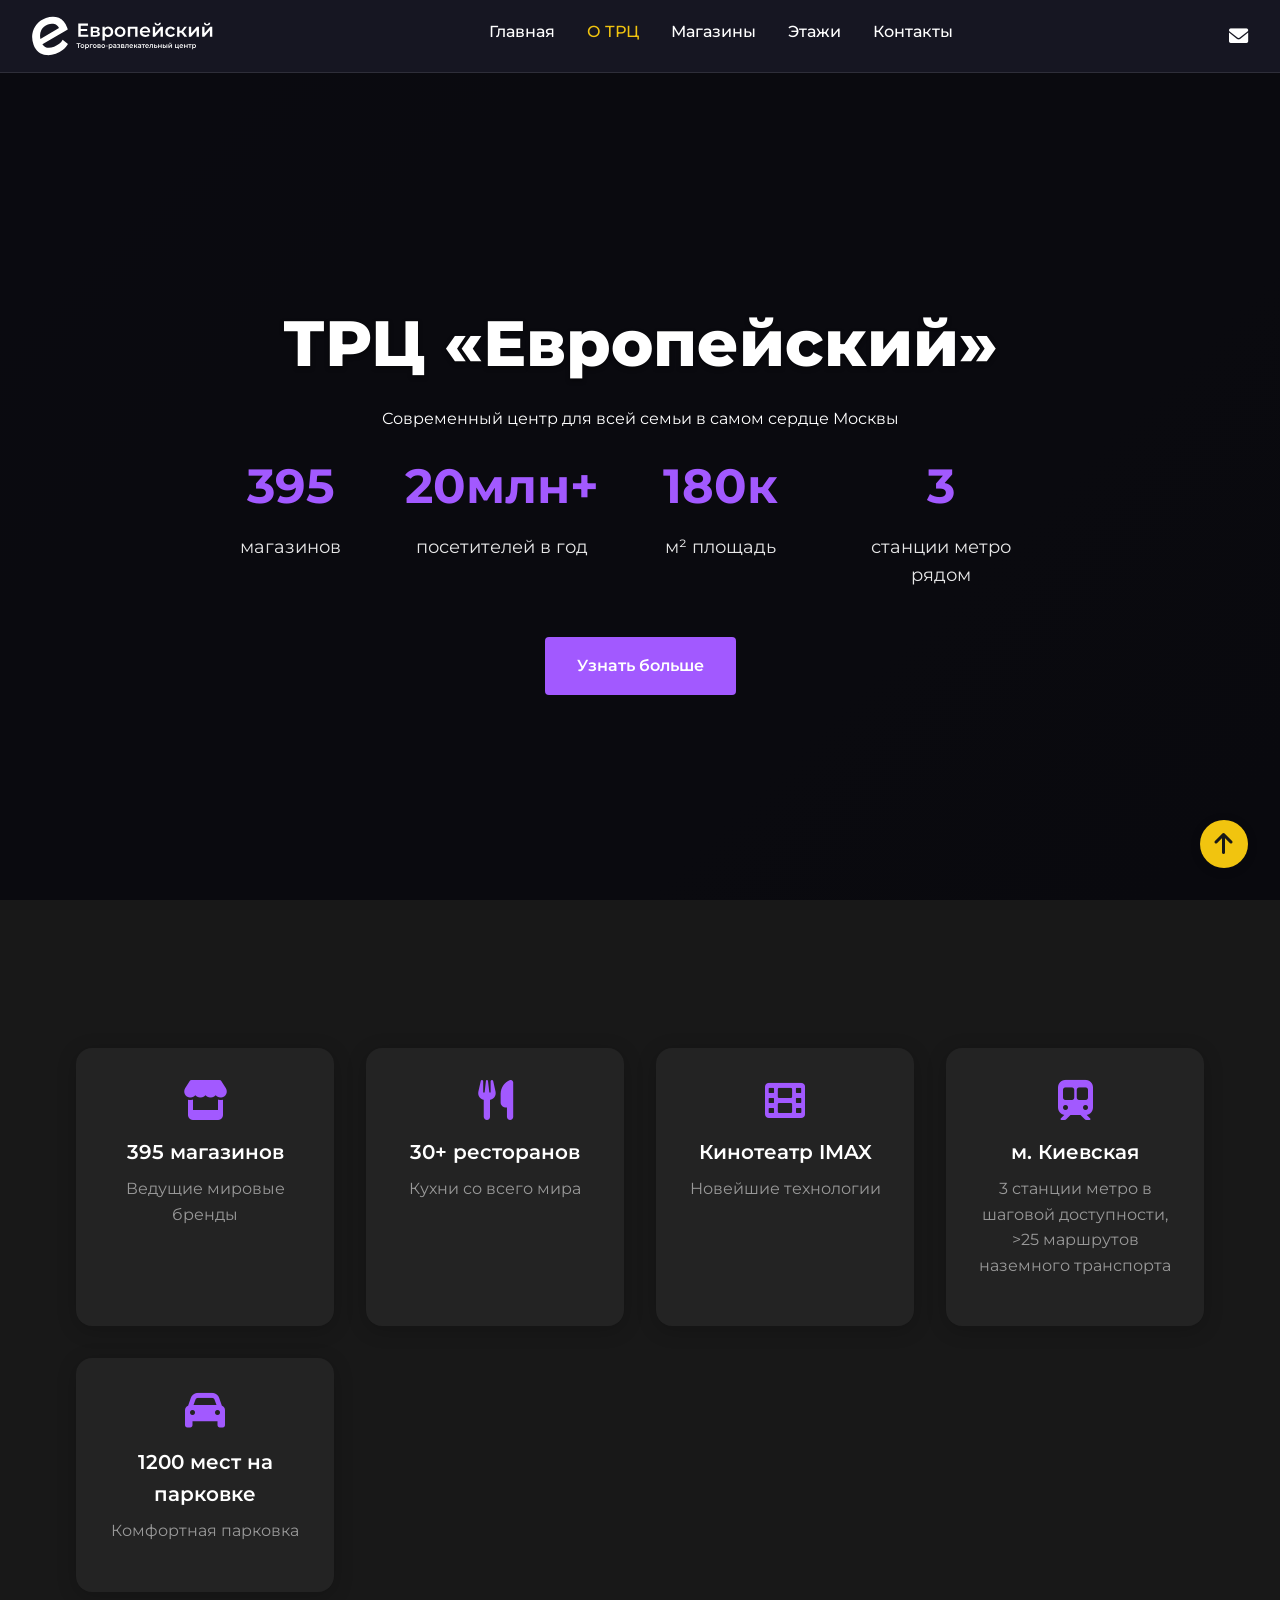
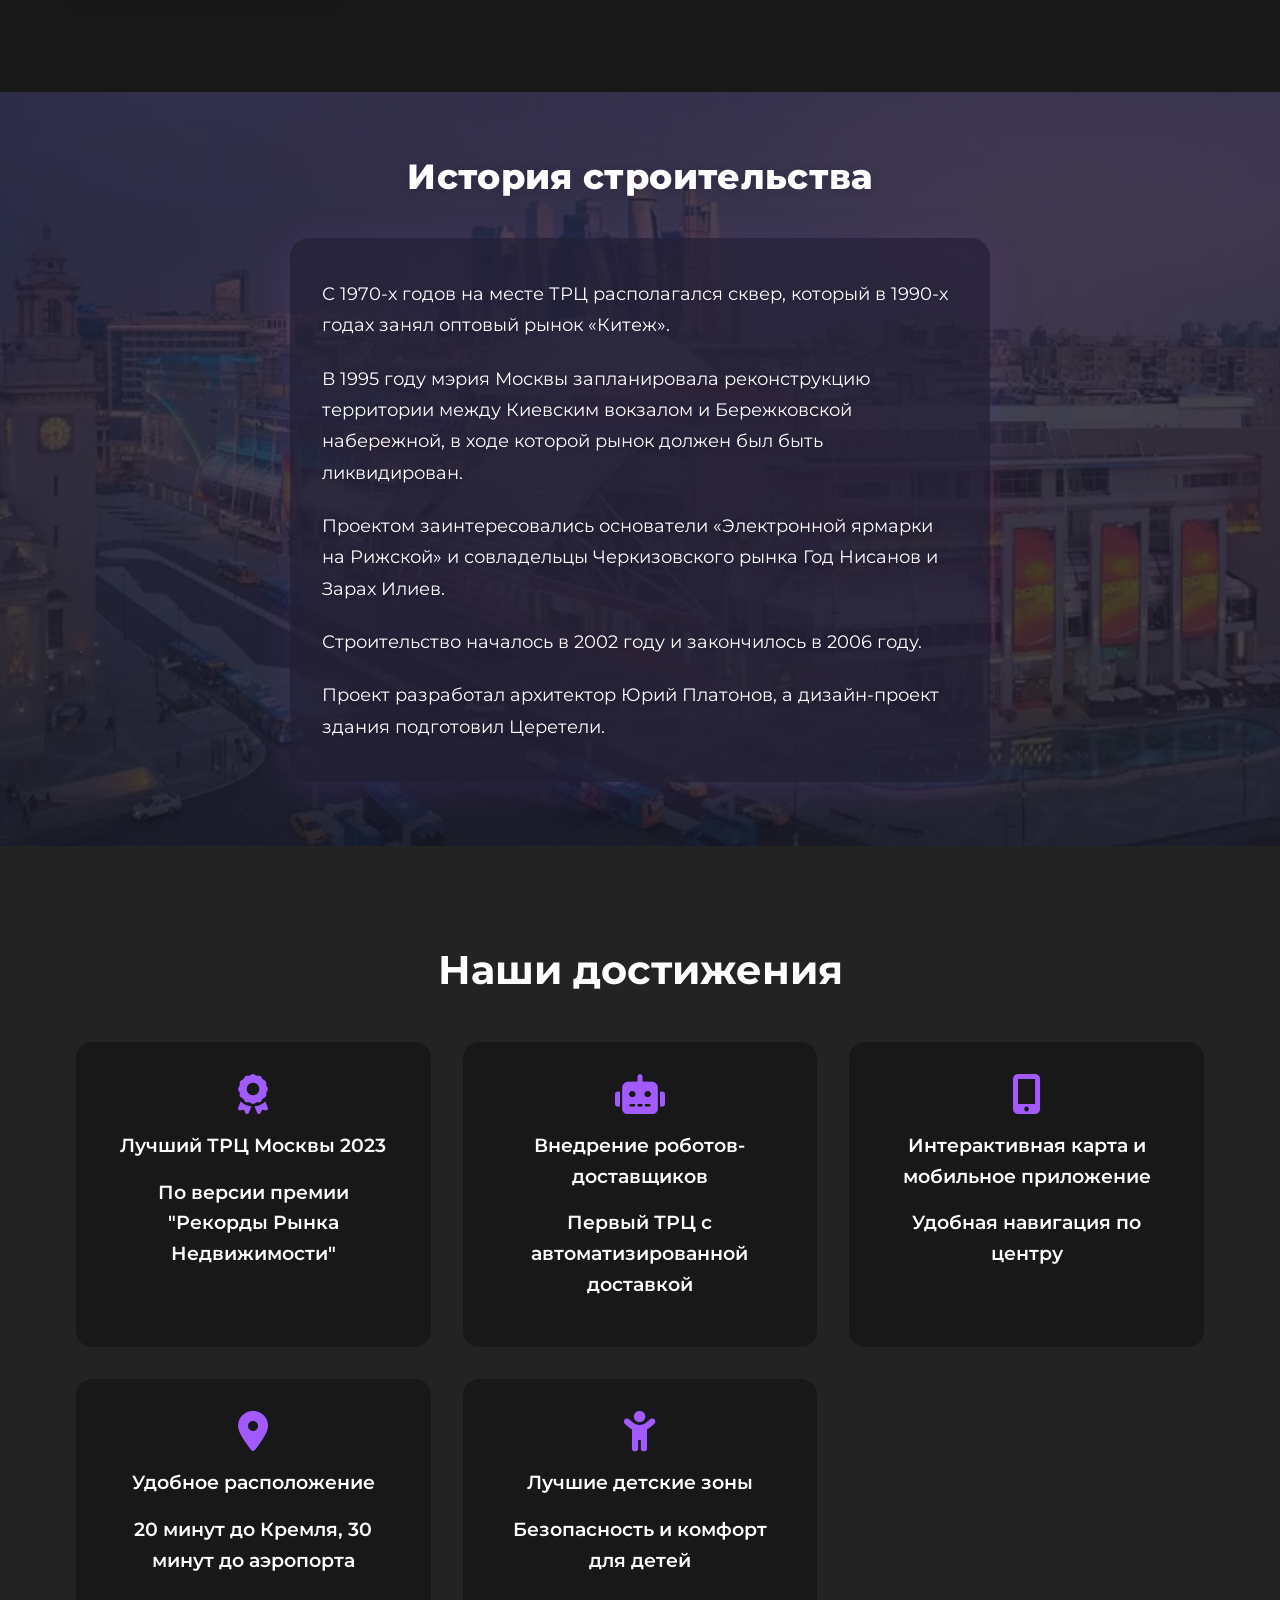
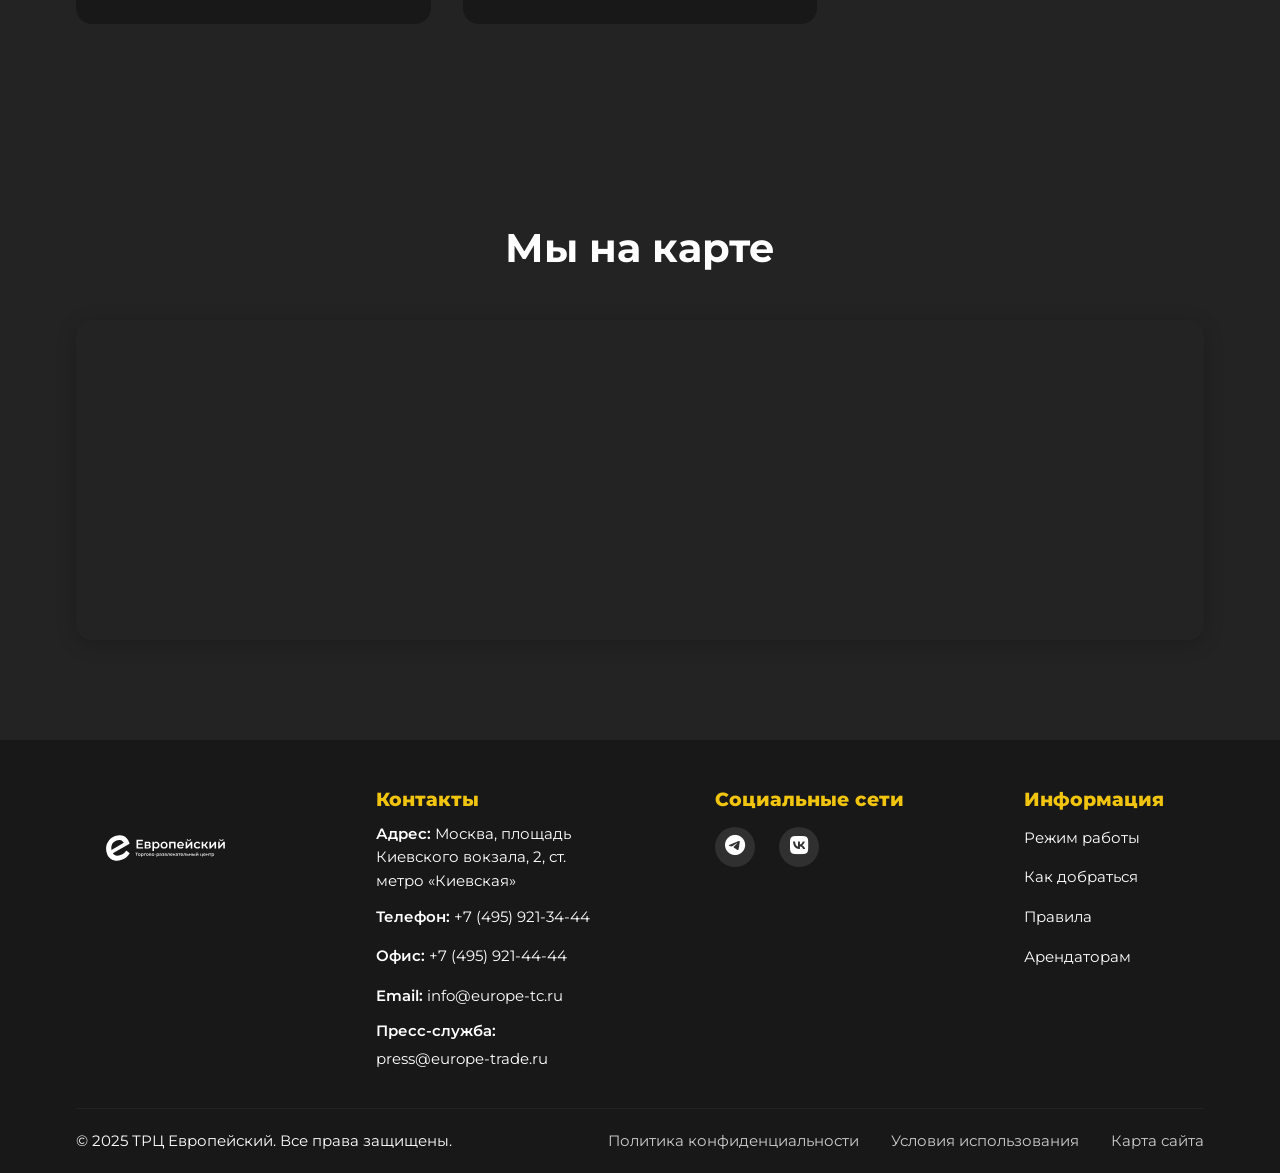
==== pages/about.html @ 7b3444cf "second commit" ====
<!DOCTYPE html>
<html lang="ru">
	<head>
		<meta charset="UTF-8" />
		<meta name="viewport" content="width=device-width, initial-scale=1.0" />
		<meta
			name="description"
			content="ТРЦ Европейский - современный торгово-развлекательный центр в центре Москвы. Узнайте больше о нашем центре, его истории и преимуществах."
		/>
		<title>О ТРЦ Европейский - История, преимущества и информация</title>
		<meta
			property="og:title"
			content="ТРЦ Европейский - современный торгово-развлекательный центр в центре Москвы"
		/>
		<meta
			property="og:description"
			content="Узнайте больше о нашем центре, его истории и преимуществах."
		/>
		<meta property="og:image" content="og-image.jpg" />
		<meta property="og:type" content="website" />
		<meta property="og:url" content="https://europe-tc.ru/about.html" />
		<meta name="twitter:card" content="summary_large_image" />
		<meta
			name="twitter:title"
			content="ТРЦ Европейский - современный торгово-развлекательный центр в центре Москвы"
		/>
		<meta
			name="twitter:description"
			content="Узнайте больше о нашем центре, его истории и преимуществах."
		/>
		<meta name="twitter:image" content="og-image.jpg" />
		<link rel="stylesheet" href="../css/main.css" />
		<link
			rel="stylesheet"
			href="https://cdnjs.cloudflare.com/ajax/libs/font-awesome/6.0.0/css/all.min.css"
		/>
		<link rel="icon" href="../icons/E.svg" />
	</head>
	<body>
		<!-- Навигация -->
		<header class="main-header">
			<div class="header__container">
				<div class="header__left">
					<a href="index.html" class="header__logo">
						<img src="../icons/logo2.svg" alt="ТРЦ Европейский" />
					</a>
				</div>
				<nav class="header__nav">
					<ul class="header__nav-list">
						<li>
							<a href="../index.html" class="header__nav-link">Главная</a>
						</li>
						<li>
							<a href="about.html" class="header__nav-link active">О ТРЦ</a>
						</li>
						<li><a href="shops.html" class="header__nav-link">Магазины</a></li>
						<li>
							<a href="index.html#floors" class="header__nav-link">Этажи</a>
						</li>
						<li>
							<a href="index.html#contacts" class="header__nav-link"
								>Контакты</a
							>
						</li>
					</ul>
				</nav>
				<div class="header__right">
					<button class="header__burger" aria-label="Открыть меню">
						<span></span>
						<span></span>
						<span></span>
					</button>
					<a
						href="mailto:info@europe-tc.ru"
						class="header__mail"
						aria-label="Написать нам"
					>
						<i class="fas fa-envelope"></i>
					</a>
				</div>
			</div>
		</header>

		<!-- Мобильное меню -->
		<div class="mobile-menu">
			<div class="mobile-menu__content">
				<button class="mobile-menu__close" aria-label="Закрыть меню">
					<i class="fas fa-times"></i>
				</button>
				<nav class="mobile-menu__nav">
					<ul class="mobile-menu__nav-list">
						<li>
							<a href="index.html" class="mobile-menu__nav-link">Главная</a>
						</li>
						<li>
							<a href="about.html" class="mobile-menu__nav-link active"
								>О ТРЦ</a
							>
						</li>
						<li>
							<a href="shops.html" class="mobile-menu__nav-link">Магазины</a>
						</li>
						<li><a href="#floors" class="mobile-menu__nav-link">Этажи</a></li>
						<li>
							<a href="#contacts" class="mobile-menu__nav-link">Контакты</a>
						</li>
					</ul>
				</nav>
				<div class="mobile-menu__contact">
					<a href="tel:+74959213444" class="mobile-menu__phone"
						>+7 (495) 921-34-44</a
					>
					<a href="mailto:info@europe-tc.ru" class="mobile-menu__email"
						>info@europe-tc.ru</a
					>
				</div>
			</div>
		</div>

		<main>
			<!-- Hero-блок с видео-фоном -->
			<section class="about-hero animate-on-scroll">
				<div class="about-hero__video-bg">
					<video autoplay muted loop playsinline>
						<source src="../video/Европейский ТРЦ.mp4" type="video/mp4" />
					</video>
				</div>
				<div class="container">
					<div class="about-hero__content">
						<div>
							<h1>ТРЦ «Европейский»</h1>
							<p class="about-hero__lead">
								Современный центр для всей семьи в самом сердце Москвы
							</p>
							<div class="about-hero__stats">
								<div class="stat">
									<span class="stat__number">395</span>
									<span class="stat__label">магазинов</span>
								</div>
								<div class="stat">
									<span class="stat__number">20млн+</span>
									<span class="stat__label">посетителей в год</span>
								</div>
								<div class="stat">
									<span class="stat__number">180к</span>
									<span class="stat__label">м² площадь</span>
								</div>
								<div class="stat">
									<span class="stat__number">3</span>
									<span class="stat__label">станции метро рядом</span>
								</div>
							</div>
							<a href="#facts" class="btn btn-primary">Узнать больше</a>
						</div>
					</div>
				</div>
			</section>

			<!-- Инфографика с анимацией -->
			<section class="about-infographics animate-on-scroll" id="facts">
				<div class="container">
					<div class="about-infographics__grid">
						<div class="about-infographics__item" data-aos="fade-up">
							<i class="fas fa-store"></i>
							<span>395 магазинов</span>
							<p>Ведущие мировые бренды</p>
						</div>
						<div
							class="about-infographics__item"
							data-aos="fade-up"
							data-aos-delay="100"
						>
							<i class="fas fa-utensils"></i>
							<span>30+ ресторанов</span>
							<p>Кухни со всего мира</p>
						</div>
						<div
							class="about-infographics__item"
							data-aos="fade-up"
							data-aos-delay="200"
						>
							<i class="fas fa-film"></i>
							<span>Кинотеатр IMAX</span>
							<p>Новейшие технологии</p>
						</div>
						<div
							class="about-infographics__item"
							data-aos="fade-up"
							data-aos-delay="300"
						>
							<i class="fas fa-subway"></i>
							<span>м. Киевская</span>
							<p>
								3 станции метро в шаговой доступности, >25 маршрутов наземного
								транспорта
							</p>
						</div>
						<div
							class="about-infographics__item"
							data-aos="fade-up"
							data-aos-delay="400"
						>
							<i class="fas fa-car"></i>
							<span>1200 мест на парковке</span>
							<p>Комфортная парковка</p>
						</div>
					</div>
				</div>
			</section>

			<!-- История строительства -->
			<section class="about-history animate-on-scroll">
				<div class="container">
					<h2>История строительства</h2>
					<ul class="about-history__list">
						<li>
							С 1970-х годов на месте ТРЦ располагался сквер, который в 1990-х
							годах занял оптовый рынок «Китеж».
						</li>
						<li>
							В 1995 году мэрия Москвы запланировала реконструкцию территории
							между Киевским вокзалом и Бережковской набережной, в ходе которой
							рынок должен был быть ликвидирован.
						</li>
						<li>
							Проектом заинтересовались основатели «Электронной ярмарки на
							Рижской» и совладельцы Черкизовского рынка Год Нисанов и Зарах
							Илиев.
						</li>
						<li>
							Строительство началось в 2002 году и закончилось в 2006 году.
						</li>
						<li>
							Проект разработал архитектор Юрий Платонов, а дизайн-проект здания
							подготовил Церетели.
						</li>
					</ul>
				</div>
			</section>

			<!-- Достижения с интерактивными элементами -->
			<section class="about-achievements animate-on-scroll">
				<div class="container">
					<h2>Наши достижения</h2>
					<div class="about-achievements__grid">
						<div class="about-achievement" data-aos="zoom-in">
							<i class="fas fa-award"></i>
							<p>Лучший ТРЦ Москвы 2023</p>
							<div class="achievement-details">
								<p>По версии премии "Рекорды Рынка Недвижимости"</p>
							</div>
						</div>
						<div
							class="about-achievement"
							data-aos="zoom-in"
							data-aos-delay="100"
						>
							<i class="fas fa-robot"></i>
							<p>Внедрение роботов-доставщиков</p>
							<div class="achievement-details">
								<p>Первый ТРЦ с автоматизированной доставкой</p>
							</div>
						</div>
						<div
							class="about-achievement"
							data-aos="zoom-in"
							data-aos-delay="200"
						>
							<i class="fas fa-mobile-alt"></i>
							<p>Интерактивная карта и мобильное приложение</p>
							<div class="achievement-details">
								<p>Удобная навигация по центру</p>
							</div>
						</div>
						<div
							class="about-achievement"
							data-aos="zoom-in"
							data-aos-delay="300"
						>
							<i class="fas fa-map-marker-alt"></i>
							<p>Удобное расположение</p>
							<div class="achievement-details">
								<p>20 минут до Кремля, 30 минут до аэропорта</p>
							</div>
						</div>
						<div
							class="about-achievement"
							data-aos="zoom-in"
							data-aos-delay="300"
						>
							<i class="fas fa-child"></i>
							<p>Лучшие детские зоны</p>
							<div class="achievement-details">
								<p>Безопасность и комфорт для детей</p>
							</div>
						</div>
					</div>
				</div>
			</section>

			<!-- Карта -->
			<section class="about-map animate-on-scroll" id="location">
				<div class="container">
					<h2>Мы на карте</h2>
					<div
						class="about-map__frame"
						style="width: 100%; height: 320px"
					></div>
				</div>
			</section>
		</main>

		<!-- Футер -->
		<footer class="footer">
			<div class="container">
				<div class="footer__grid">
					<div class="footer__column footer__logo-column">
						<a href="index.html">
							<img
								src="../icons/logo2.svg"
								alt="ТРЦ Европейский"
								class="footer__logo"
							/>
						</a>
					</div>
					<div class="footer__column">
						<h3 class="footer__column-title">Контакты</h3>
						<ul class="footer__links">
							<li class="footer__link">
								<b>Адрес:</b> Москва, площадь Киевского вокзала, 2, ст. метро
								«Киевская»
							</li>
							<li class="footer__link">
								<b>Телефон:</b>
								<a href="tel:+74959213444">+7 (495) 921-34-44</a>
							</li>
							<li class="footer__link">
								<b>Офис:</b> <a href="tel:+74959214444">+7 (495) 921-44-44</a>
							</li>
							<li class="footer__link">
								<b>Email:</b>
								<a href="mailto:info@europe-tc.ru">info@europe-tc.ru</a>
							</li>
							<li class="footer__link">
								<b>Пресс-служба:</b>
								<a href="mailto:press@europe-trade.ru">press@europe-trade.ru</a>
							</li>
						</ul>
					</div>
					<div class="footer__column">
						<h3 class="footer__column-title">Социальные сети</h3>
						<div class="footer__social">
							<a
								href="https://t.me/evropeiskiy_trc"
								class="footer__social-link"
								target="_blank"
								rel="noopener"
								aria-label="Telegram"
								><i class="fab fa-telegram"></i
							></a>
							<a
								href="https://vk.com/evropeiskiy_official"
								class="footer__social-link"
								target="_blank"
								rel="noopener"
								aria-label="VK"
								><i class="fab fa-vk"></i
							></a>
						</div>
					</div>
					<div class="footer__column">
						<h3 class="footer__column-title">Информация</h3>
						<ul class="footer__links">
							<li class="footer__link"><a href="#">Режим работы</a></li>
							<li class="footer__link"><a href="#">Как добраться</a></li>
							<li class="footer__link"><a href="#">Правила</a></li>
							<li class="footer__link"><a href="#">Арендаторам</a></li>
						</ul>
					</div>
				</div>
				<div class="footer__bottom">
					<div class="footer__copyright">
						© 2025 ТРЦ Европейский. Все права защищены.
					</div>
					<div class="footer__legal">
						<a href="#">Политика конфиденциальности</a>
						<a href="#">Условия использования</a>
						<a href="#">Карта сайта</a>
					</div>
				</div>
			</div>
		</footer>

		<!-- Кнопка "Наверх" -->
		<button
			id="toTop"
			class="to-top"
			aria-label="Наверх"
			onclick="window.scrollTo({top:0,behavior:'smooth'})"
		>
			<i class="fas fa-arrow-up"></i>
		</button>

		<script src="../js/navigation.js"></script>
		<script src="../js/main.js"></script>
		<script src="https://unpkg.com/aos@next/dist/aos.js"></script>
		<script src="https://api-maps.yandex.ru/2.1/?apikey=YOUR_API_KEY&lang=ru_RU"></script>
		<script>
			AOS.init({
				duration: 800,
				once: true,
			})

			// Яндекс.Карта для блока "Мы на карте"
			if (document.querySelector('.about-map__frame')) {
				ymaps.ready(function () {
					var map = new ymaps.Map(document.querySelector('.about-map__frame'), {
						center: [55.744263, 37.565527],
						zoom: 17,
						controls: ['zoomControl'],
					})
					var placemark = new ymaps.Placemark(
						[55.744263, 37.565527],
						{
							hintContent: 'ТРЦ Европейский',
							balloonContent: 'Москва, пл. Киевского вокзала, 2',
						},
						{
							preset: 'islands#redShoppingIcon',
						}
					)
					map.geoObjects.add(placemark)
				})
			}
		</script>
	</body>
</html>
---- css/main.css ----
@import url(https://fonts.googleapis.com/css2?family=Montserrat:wght@400;500;600;700&family=Open+Sans:wght@400;600&display=swap);
ol,
p,
ul {
	margin: 0 0 16px;
}
code,
pre {
	background-color: rgba(255, 255, 255, 0.1);
}
pre,
table {
	margin: 16px 0;
}
pre,
td,
th {
	padding: 16px;
}
label,
li {
	margin-bottom: 8px;
}
.btn,
.card__button,
.header__nav-link,
a {
	text-decoration: none;
}
.about-history .about-history__list li:last-child,
.floor-card__content .floor-list li:last-child {
	margin-bottom: 0;
}
*,
::after,
::before {
	box-sizing: border-box;
	margin: 0;
	padding: 0;
}
html {
	font-size: 16px;
	-webkit-text-size-adjust: 100%;
	-webkit-tap-highlight-color: transparent;
}
button,
input,
select,
textarea {
	font: inherit;
}
ol,
ul {
	list-style: none;
	padding-left: 24px;
}
button {
	background: 0 0;
	border: none;
	padding: 0;
	cursor: pointer;
	color: inherit;
}
code,
pre {
	border-radius: 4px;
}
blockquote,
em,
i {
	font-style: italic;
}
canvas,
img,
picture,
svg,
video {
	display: block;
	max-width: 100%;
}
table {
	border-spacing: 0;
	width: 100%;
	border-collapse: collapse;
}
input[type='search']::-webkit-search-cancel-button,
input[type='search']::-webkit-search-decoration,
input[type='search']::-webkit-search-results-button,
input[type='search']::-webkit-search-results-decoration {
	-webkit-appearance: none;
}
input[type='number'] {
	-moz-appearance: textfield;
	-ms-inner-appearance: textfield;
}
input[type='number']::-webkit-inner-spin-button,
input[type='number']::-webkit-outer-spin-button {
	-webkit-appearance: none;
	margin: 0;
}
input[type='search'] {
	-webkit-appearance: none;
}
input[type='search']::-o-search-cancel-button {
	-webkit-appearance: none;
}
input[type='search']::-moz-search-cancel-button {
	display: none;
}
input[type='search']::-webkit-search-cancel-button {
	display: none;
}
input[type='search']::-webkit-search-decoration {
	display: none;
}
input[type='search']::-o-search-decoration {
	display: none;
}
input[type='search']::-ms-clear {
	display: none;
}
body {
	min-height: 100vh;
	scroll-behavior: smooth;
	text-rendering: optimizeSpeed;
	font-size: 16px;
}
h1,
h2,
h3,
h4,
h5,
h6 {
	font-family: Montserrat, sans-serif;
	font-weight: 700;
	line-height: 1.2;
	margin: 0 0 16px;
}
b,
strong,
th {
	font-weight: 600;
}
h1 {
	font-size: 3.5rem;
}
h2 {
	font-size: 2.5rem;
}
h3 {
	font-size: 2rem;
}
h4 {
	font-size: 1.5rem;
}
h5 {
	font-size: 1.25rem;
}
h6 {
	font-size: 1rem;
}
a {
	color: #f1c40f;
	transition: color 0.3s ease-in-out;
}
a:hover {
	color: #c29d0b;
}
blockquote {
	margin: 32px 0;
	padding: 16px 32px;
	border-left: 4px solid #f1c40f;
	background-color: rgba(241, 196, 15, 0.1);
}
blockquote p {
	margin: 0;
}
code {
	font-family: monospace;
	padding: 2px 4px;
	font-size: 0.9em;
}
body,
input,
select,
textarea {
	font-family: Montserrat, sans-serif;
}
pre {
	overflow-x: auto;
}
pre code {
	background-color: transparent;
	padding: 0;
}
td,
th {
	text-align: left;
	border-bottom: 1px solid rgba(255, 255, 255, 0.1);
}
th {
	background-color: rgba(255, 255, 255, 0.05);
}
label {
	display: block;
	font-weight: 500;
}
input,
select,
textarea {
	font-size: 1rem;
}
.floors__content,
.stats__item,
.text-center {
	text-align: center;
}
.text-right {
	text-align: right;
}
.text-left {
	text-align: left;
}
.text-uppercase {
	text-transform: uppercase;
}
.text-lowercase {
	text-transform: lowercase;
}
.text-capitalize {
	text-transform: capitalize;
}
.text-muted {
	color: #b18fff;
}
.text-accent,
.text-secondary {
	color: #f1c40f;
}
.contacts__email a:hover,
.contacts__phone a:hover,
.contacts__social a:hover,
.text-primary {
	color: #a259ff;
}
.btn,
.card__button {
	display: inline-block;
	padding: 16px 32px;
	border-radius: 4px;
	font-weight: 600;
	transition: 0.3s ease-in-out;
	cursor: pointer;
	border: none;
	font-size: 1rem;
}
.card__price,
.card__title {
	font-size: 1.25rem;
	font-weight: 600;
}
.btn-primary,
.card__button {
	background-color: #a259ff;
	color: #fff;
}
.btn-primary:hover,
.card__button:hover {
	background-color: #8526ff;
	transform: translateY(-2px);
	box-shadow: 0 4px 12px rgba(0, 0, 0, 0.2);
}
.btn-outline-white {
	background-color: transparent;
	border: 2px solid #fff;
	color: #fff;
}
.btn-outline-white:hover {
	background-color: #fff;
	color: #232336;
	transform: translateY(-2px);
}
.btn-icon {
	display: inline-flex;
	align-items: center;
	gap: 16px;
}
.btn-icon i {
	font-size: 1.2rem;
}
.btn:disabled,
.card__button:disabled {
	opacity: 0.6;
	cursor: not-allowed;
	transform: none !important;
}
.card,
.event-card,
.shop-card {
	background-color: #181824;
	border-radius: 8px;
	overflow: hidden;
	transition: transform 0.3s ease-in-out;
	box-shadow: 0 4px 12px rgba(0, 0, 0, 0.1);
}
.card:hover,
.event-card:hover,
.shop-card:hover {
	transform: translateY(-4px);
	box-shadow: 0 8px 24px rgba(0, 0, 0, 0.2);
}
.card__image {
	width: 100%;
	height: 200px;
	-o-object-fit: cover;
	object-fit: cover;
}
.card__content {
	padding: 24px;
}
.card__title {
	margin-bottom: 16px;
	color: #fff;
}
.card__description {
	color: #b18fff;
	margin-bottom: 24px;
	line-height: 1.6;
}
.card__footer {
	display: flex;
	justify-content: space-between;
	align-items: center;
	padding: 16px;
	border-top: 1px solid rgba(255, 255, 255, 0.1);
}
.card__price {
	color: #f1c40f;
}
.card__button {
	padding: 8px 16px;
	font-size: 0.92rem;
	min-width: 0;
}
.cards-grid {
	display: grid;
	grid-template-columns: repeat(auto-fit, minmax(280px, 1fr));
	gap: 32px;
	padding: 32px 0;
}
.event-card__category,
.event-card__date {
	color: #fff;
	padding: 8px 16px;
	border-radius: 4px;
}
.event-card {
	position: relative;
}
.event-card__date {
	position: absolute;
	top: 16px;
	right: 16px;
	background-color: #a259ff;
	font-weight: 600;
}
.event-card__category {
	display: inline-block;
	background-color: #f1c40f;
	font-size: 0.9rem;
	margin-bottom: 16px;
}
.header__nav-link.active,
.header__nav-link:hover,
.mobile-menu__close:hover,
.mobile-menu__nav-link.active,
.mobile-menu__nav-link:hover {
	color: #f1c40f;
}
.footer__column .footer__links .footer__link,
.shop-card__floor {
	margin-bottom: 8px;
}
.shop-card__logo {
	-o-object-fit: contain;
	object-fit: contain;
}
.shop-card__floor {
	color: #f1c40f;
	font-weight: 600;
}
.shop-card__schedule {
	color: #b18fff;
	font-size: 0.9rem;
	margin-top: 16px;
}
.header__left,
.header__nav {
	display: flex;
	align-items: center;
}
.header__nav-list {
	display: flex;
	gap: 2rem;
	list-style: none;
	margin: 0;
	padding: 0;
}
.header__burger,
.mobile-menu {
	display: none;
	flex-direction: column;
}
.header__nav-link {
	color: #fff;
	font-size: 1rem;
	font-weight: 500;
	transition: color 0.3s;
}
.header__burger {
	justify-content: space-between;
	width: 24px;
	height: 18px;
	background: 0 0;
	border: none;
	cursor: pointer;
	padding: 0;
}
.header__burger span {
	width: 100%;
	height: 2px;
	background-color: #fff;
	transition: transform 0.3s;
}
.mobile-menu {
	position: fixed;
	top: 0;
	right: -100%;
	width: 100%;
	height: 100vh;
	background: rgba(24, 24, 36, 0.98);
	-webkit-backdrop-filter: blur(10px);
	backdrop-filter: blur(10px);
	z-index: 1001;
	transition: right 0.3s;
	padding: 2rem;
}
.mobile-menu__contact a,
.mobile-menu__nav-link {
	color: #fff;
	transition: color 0.3s;
	text-decoration: none;
}
.mobile-menu.active {
	right: 0;
}
.mobile-menu__close {
	position: absolute;
	top: 2rem;
	right: 2rem;
	background: 0 0;
	border: none;
	color: #fff;
	font-size: 1.5rem;
	cursor: pointer;
	padding: 0.5rem;
}
.mobile-menu__content {
	height: 100%;
	display: flex;
	flex-direction: column;
	justify-content: center;
	align-items: center;
	gap: 2rem;
}
.mobile-menu__nav-list {
	display: flex;
	flex-direction: column;
	gap: 1.5rem;
	text-align: center;
}
.mobile-menu__nav-link {
	font-size: 1.2rem;
	font-weight: 500;
	padding: 0.5rem 1rem;
}
.mobile-menu__contact {
	display: flex;
	flex-direction: column;
	align-items: center;
	gap: 1rem;
	margin-top: 2rem;
}
.mobile-menu__contact a {
	font-size: 1.1rem;
}
.header__mail:hover,
.mobile-menu__contact a:hover {
	color: #f1c40f;
}
@media (max-width: 768px) {
	h1 {
		font-size: 2.5rem;
	}
	h2 {
		font-size: 2rem;
	}
	h3 {
		font-size: 1.75rem;
	}
	.header__mail,
	.header__nav {
		display: none;
	}
	.header__burger,
	.mobile-menu {
		display: flex;
	}
	.header__container {
		padding: 0.8rem 1rem;
	}
	.header__logo img {
		height: 32px;
	}
}
@media (max-width: 1024px) {
	.header__container {
		padding: 1rem;
	}
	.header__nav-list {
		gap: 1rem;
	}
	.header__nav-link {
		font-size: 0.9rem;
	}
}
@media (max-width: 768px) {
	.header__mail,
	.header__nav {
		display: none;
	}
	.header__burger {
		display: flex;
	}
	.header__container {
		padding: 0.8rem 1rem;
	}
	.header__logo img {
		height: 32px;
	}
}
.main-header {
	position: fixed;
	top: 0;
	left: 0;
	width: 100%;
	z-index: 1000;
	background: rgba(24, 24, 36, 0.95);
	-webkit-backdrop-filter: blur(10px);
	backdrop-filter: blur(10px);
	border-bottom: 1px solid rgba(255, 255, 255, 0.1);
	transition: transform 0.3s;
}
.about__content,
.hero__content,
.location__content {
	z-index: 2;
	position: relative;
}
.main-header.header--hidden {
	transform: translateY(-100%);
}
.header__container {
	max-width: 1440px;
	margin: 0 auto;
	padding: 0 2rem;
	display: flex;
	align-items: center;
	justify-content: space-between;
	height: 72px;
}
.header__left .header__logo img {
	height: 40px;
	transition: transform 0.3s;
}
.header__left .header__logo img:hover {
	transform: scale(1.05);
}
.header__right {
	display: flex;
	align-items: center;
	gap: 2rem;
}
.header__mail {
	color: #fff;
	font-size: 1.2rem;
	transition: color 0.3s;
}
.footer__grid {
	display: flex;
	flex-wrap: wrap;
	gap: 32px;
	justify-content: space-between;
	margin-bottom: 24px;
}
.footer__column {
	min-width: 180px;
	max-width: 220px;
}
.footer__column h3 {
	color: #f1c40f;
	margin-bottom: 12px;
}
.contacts__email ul,
.contacts__phone ul,
.contacts__social ul,
.footer__column .footer__links,
.location__address ul,
.location__parking ul,
.location__transport ul {
	list-style: none;
	padding: 0;
	margin: 0;
}
.footer__column .footer__links .footer__link a {
	color: #fff;
	text-decoration: none;
	transition: color 0.3s;
	display: inline-block;
	padding: 4px 0;
}
.footer__bottom .footer__legal a:hover,
.footer__column .footer__links .footer__link a:hover,
.hero__content p {
	color: #f1c40f;
}
.footer__column .footer__social {
	margin-top: 16px;
	display: flex;
	gap: 12px;
}
.footer__column .footer__social a {
	color: #fff;
	font-size: 1.3rem;
	text-decoration: none;
	transition: color 0.3s;
	display: inline-flex;
	align-items: center;
	justify-content: center;
	width: 40px;
	height: 40px;
	background: rgba(255, 255, 255, 0.1);
	border-radius: 50%;
}
.footer__column .footer__social a:hover {
	color: #f1c40f;
	background: rgba(255, 255, 255, 0.2);
}
.footer__bottom {
	border-top: 1px solid #232323;
	padding: 16px 0;
	display: flex;
	flex-wrap: wrap;
	justify-content: space-between;
	align-items: center;
}
.footer__bottom .footer__legal {
	display: flex;
	gap: 16px;
}
.footer__bottom .footer__legal a {
	color: #ccc;
	text-decoration: none;
	transition: color 0.3s;
	padding: 4px 0;
}
@media (max-width: 700px) {
	.footer__grid {
		gap: 12px;
		flex-direction: column;
	}
	.footer__column {
		max-width: 100%;
	}
	.footer__bottom {
		flex-direction: column;
		gap: 16px;
		text-align: center;
	}
	.footer__bottom .footer__legal {
		flex-direction: column;
		align-items: center;
		gap: 8px;
	}
}
.container {
	width: 100%;
}
.grid {
	display: grid;
	gap: 32px;
}
.grid--2-cols {
	grid-template-columns: repeat(2, 1fr);
}
@media (max-width: 768px) {
	.header__container {
		padding: 0 1rem;
	}
	.header__logo img {
		height: 32px;
	}
	.header__mail {
		display: none;
	}
	.grid--2-cols {
		grid-template-columns: 1fr;
	}
}
.grid--3-cols {
	grid-template-columns: repeat(3, 1fr);
}
@media (max-width: 992px) {
	.grid--3-cols {
		grid-template-columns: repeat(2, 1fr);
	}
}
@media (max-width: 768px) {
	.grid--3-cols {
		grid-template-columns: 1fr;
	}
}
.grid--4-cols {
	grid-template-columns: repeat(4, 1fr);
}
@media (max-width: 992px) {
	.grid--4-cols {
		grid-template-columns: repeat(2, 1fr);
	}
}
.grid--gap-sm {
	gap: 16px;
}
.grid--gap-lg {
	gap: 48px;
}
.grid--center {
	align-items: center;
}
.grid--start {
	align-items: start;
}
.grid--end {
	align-items: end;
}
.grid--stretch {
	align-items: stretch;
}
.grid--justify-center {
	justify-items: center;
}
.grid--justify-start {
	justify-items: start;
}
.grid--justify-end {
	justify-items: end;
}
.grid--justify-stretch {
	justify-items: stretch;
}
.flex {
	display: flex;
}
.flex--column {
	flex-direction: column;
}
.flex--row-reverse {
	flex-direction: row-reverse;
}
.flex--column-reverse {
	flex-direction: column-reverse;
}
.flex--center {
	align-items: center;
}
.flex--start {
	align-items: flex-start;
}
.flex--end {
	align-items: flex-end;
}
.flex--stretch {
	align-items: stretch;
}
.flex--justify-center {
	justify-content: center;
}
.flex--justify-start {
	justify-content: flex-start;
}
.flex--justify-end {
	justify-content: flex-end;
}
.flex--justify-between {
	justify-content: space-between;
}
.flex--justify-around {
	justify-content: space-around;
}
.flex--justify-evenly {
	justify-content: space-evenly;
}
.flex--wrap {
	flex-wrap: wrap;
}
.flex--nowrap {
	flex-wrap: nowrap;
}
.flex--gap-sm {
	gap: 16px;
}
.flex--gap-md {
	gap: 32px;
}
.flex--gap-lg {
	gap: 48px;
}
.mt-sm {
	margin-top: 16px;
}
.mt-md {
	margin-top: 32px;
}
.mt-lg {
	margin-top: 48px;
}
.mb-sm {
	margin-bottom: 16px;
}
.mb-md {
	margin-bottom: 32px;
}
.mb-lg {
	margin-bottom: 48px;
}
.ml-sm {
	margin-left: 16px;
}
.ml-md {
	margin-left: 32px;
}
.ml-lg {
	margin-left: 48px;
}
.mr-sm {
	margin-right: 16px;
}
.mr-md {
	margin-right: 32px;
}
.mr-lg {
	margin-right: 48px;
}
.pt-sm {
	padding-top: 16px;
}
.pt-md {
	padding-top: 32px;
}
.pt-lg {
	padding-top: 48px;
}
.pb-sm {
	padding-bottom: 16px;
}
.pb-md {
	padding-bottom: 32px;
}
.pb-lg {
	padding-bottom: 48px;
}
.pl-sm {
	padding-left: 16px;
}
.pl-md {
	padding-left: 32px;
}
.pl-lg {
	padding-left: 48px;
}
.pr-sm {
	padding-right: 16px;
}
.pr-md {
	padding-right: 32px;
}
.pr-lg {
	padding-right: 48px;
}
.hero {
	position: relative;
	min-height: 90vh;
	color: #fff;
	overflow: hidden;
}
.hero .swiper-slide {
	position: relative;
	min-height: 90vh;
	background-position: center;
	background-size: cover;
	display: flex;
	align-items: center;
	justify-content: center;
	text-align: center;
}
.hero .swiper-slide::before {
	content: '';
	position: absolute;
	top: 0;
	left: 0;
	right: 0;
	bottom: 0;
	background: rgba(15, 15, 15, 0.65);
	z-index: 1;
}
.hero__content {
	max-width: 700px;
	margin: 0 auto;
	padding: 2rem 1rem;
}
.hero__content h1 {
	font-size: 3rem;
	font-weight: 800;
	margin-bottom: 1.5rem;
	letter-spacing: 0.01em;
	line-height: 1.15;
	text-shadow: 0 4px 24px rgba(0, 0, 0, 0.18);
	animation: 1.1s cubic-bezier(0.4, 0, 0.2, 1) hero-slide-down;
}
.hero__content p {
	font-size: 1.5rem;
	margin-bottom: 2.5rem;
	font-weight: 500;
	text-shadow: 0 2px 12px rgba(0, 0, 0, 0.12);
	animation: 1.2s cubic-bezier(0.4, 0, 0.2, 1) hero-slide-up;
}
.hero__content .hero__buttons {
	display: flex;
	gap: 28px;
	justify-content: center;
	margin-top: 2rem;
	flex-wrap: wrap;
}
.hero__content .hero__buttons a {
	padding: 0.95em 2.2em;
	font-size: 1.15rem;
	border-radius: 2em;
	font-weight: 700;
	box-shadow: 0 2px 16px rgba(241, 196, 15, 0.08);
	transition: background 0.2s, color 0.2s, transform 0.2s;
	border: none;
	outline: 0;
	cursor: pointer;
}
.hero__content .hero__buttons a.btn-primary,
.hero__content .hero__buttons a.card__button {
	background: linear-gradient(90deg, #a259ff 0, #f1c40f 100%);
	color: #232336;
}
.hero__content .hero__buttons a.btn-primary:hover,
.hero__content .hero__buttons a.card__button:hover {
	background: linear-gradient(90deg, #f1c40f 0, #a259ff 100%);
	color: #fff;
	transform: translateY(-2px) scale(1.04);
}
.hero__content .hero__buttons a.btn-outline-white {
	background: 0 0;
	color: #fff;
	border: 2px solid #fff;
}
.hero__content .hero__buttons a.btn-outline-white:hover {
	background: #fff;
	color: #232336;
	transform: translateY(-2px) scale(1.04);
}
.hero .swiper-button-next,
.hero .swiper-button-prev {
	color: #fff;
	background: rgba(255, 255, 255, 0.1);
	width: 50px;
	height: 50px;
	border-radius: 50%;
	transition: 0.3s;
}
.hero .swiper-button-next:hover,
.hero .swiper-button-prev:hover {
	background: rgba(255, 255, 255, 0.2);
}
.hero .swiper-button-next::after,
.hero .swiper-button-prev::after {
	font-size: 20px;
}
.hero .swiper-pagination-bullet {
	width: 12px;
	height: 12px;
	background: rgba(255, 255, 255, 0.5);
	opacity: 1;
}
.hero .swiper-pagination-bullet-active {
	background: #f1c40f;
}
@media (max-width: 1200px) {
	.about,
	.advantages,
	.gallery,
	.hero {
		padding: 3rem 0;
	}
	.hero__content h1 {
		font-size: 2.2rem;
	}
}
@media (max-width: 900px) {
	.about,
	.advantages,
	.gallery,
	.hero {
		padding: 2rem 0;
	}
	.hero__content h1 {
		font-size: 1.7rem;
	}
	.advantages__grid,
	.gallery__grid {
		grid-template-columns: 1fr 1fr;
		gap: 0.7rem;
	}
}
@media (max-width: 768px) {
	.grid--4-cols {
		grid-template-columns: 1fr;
	}
	.about__content .btn,
	.about__content .card__button,
	.hero__content .hero__buttons a {
		font-size: 0.85rem;
		padding: 0.5em 0.7em;
		width: 100%;
		box-sizing: border-box;
	}
	.hero {
		min-height: 40vh;
	}
	.hero__content h1 {
		font-size: 1.1rem;
	}
	.about__content h2,
	.hero__content p {
		font-size: 0.9rem;
	}
	.hero__content .hero__buttons {
		gap: 6px;
	}
	.about__content {
		padding: 0.7rem 0.2rem;
	}
	.about__content > p {
		font-size: 0.8rem;
	}
	.advantages__grid,
	.gallery__grid {
		grid-template-columns: 1fr;
		gap: 0.4rem;
	}
	.gallery__item {
		min-height: 80px;
	}
	.gallery__item .gallery__caption {
		font-size: 0.8rem;
	}
	.footer__grid {
		flex-direction: column;
		gap: 10px;
		align-items: flex-start;
	}
	.footer__column {
		max-width: 100%;
		min-width: unset;
	}
	.footer {
		padding: 12px 0 0;
		font-size: 0.95em;
	}
	.footer__logo {
		max-width: 150px;
		margin-bottom: 1.5em;
	}
}
@media (max-width: 480px) {
	.hero {
		min-height: 30vh;
	}
	.hero__content h1 {
		font-size: 0.8rem;
	}
	.about__content h2,
	.about__content > p,
	.hero__content p {
		font-size: 0.7rem;
	}
	.about__content {
		padding: 0.3rem 0.1rem;
	}
	.about__content .btn,
	.about__content .card__button {
		font-size: 0.7rem;
		padding: 0.3em 0.5em;
		width: 100%;
		box-sizing: border-box;
	}
	.footer {
		font-size: 0.9em;
		padding: 8px 0 0;
	}
	.footer__logo {
		max-width: 80px;
		margin-bottom: 0.3em;
	}
}
@media (max-width: 360px) {
	.about__content h2,
	.about__content > p,
	.hero__content h1,
	.hero__content p {
		font-size: 0.6rem;
	}
	.hero {
		min-height: 20vh;
	}
	.about__content {
		padding: 0.1rem 0.05rem;
	}
	.about__content .btn,
	.about__content .card__button {
		font-size: 0.6rem;
		padding: 0.2em 0.3em;
		width: 100%;
		box-sizing: border-box;
	}
	.footer {
		font-size: 0.85em;
		padding: 4px 0 0;
	}
	.footer__logo {
		max-width: 60px;
		margin-bottom: 0.2em;
	}
}
.about {
	background-color: var(--color-background);
	display: flex;
	align-items: center;
	justify-content: center;
}
.about__content {
	max-width: 700px;
	margin: 0 auto;
	text-align: center;
	background: linear-gradient(
		135deg,
		rgba(36, 32, 56, 0.92) 60%,
		rgba(24, 24, 36, 0.92) 100%
	);
	border-radius: 2rem;
	box-shadow: 0 8px 40px 0 rgba(162, 89, 255, 0.13);
	padding: 3.5rem 2.5rem;
}
.about__content h2 {
	font-size: 2.2rem;
	font-weight: 800;
	margin-bottom: 2.2rem;
	color: #fff;
	letter-spacing: 0.01em;
	text-shadow: 0 2px 12px rgba(162, 89, 255, 0.1);
}
.about__content > p {
	font-size: 1.25rem;
	color: #e6e6f0;
	max-width: 800px;
	margin: 0 auto 2.5rem;
	line-height: 1.7;
	text-shadow: 0 2px 8px rgba(0, 0, 0, 0.1);
}
.about__content .btn,
.about__content .card__button {
	margin-top: 1.5rem;
	padding: 1.1em 2.8em;
	font-size: 1.15rem;
	border-radius: 2em;
	font-weight: 700;
	background: 0 0;
	color: #fff;
	border: 2px solid #fff;
	box-shadow: 0 2px 16px rgba(241, 196, 15, 0.08);
	transition: background 0.2s, color 0.2s, border 0.2s, transform 0.2s;
	cursor: pointer;
}
.about__content .btn:hover,
.about__content .card__button:hover {
	background: linear-gradient(90deg, #a259ff 0, #f1c40f 100%);
	color: #232336;
	border: 2px solid #f1c40f;
	transform: translateY(-2px) scale(1.04);
}
.about {
	padding: 6rem 0;
	background-color: var(--color-background);
}
.about__features {
	display: grid;
	grid-template-columns: repeat(auto-fit, minmax(300px, 1fr));
	gap: 2rem;
	margin-top: 3rem;
}
.about__feature {
	padding: 2rem;
	background-color: var(--color-surface);
	border-radius: var(--border-radius);
	box-shadow: var(--shadow-sm);
	transition: var(--transition);
}
.about__feature:hover {
	transform: translateY(-0.25rem);
	box-shadow: var(--shadow-md);
}
.about__feature i {
	font-size: 2.5rem;
	color: var(--color-primary);
	margin-bottom: 1rem;
}
.about__feature h3 {
	font-size: var(--font-size-lg);
	font-weight: var(--font-weight-bold);
	margin-bottom: 1rem;
	color: var(--color-text);
}
.about__feature p {
	color: var(--color-text-light);
	line-height: 1.6;
}
.location {
	padding: 6rem 0;
	background: linear-gradient(135deg, #232336 0, #181824 100%);
	position: relative;
	overflow: hidden;
}
.location__content {
	max-width: 900px;
	margin: 0 auto;
	background: linear-gradient(
		135deg,
		rgba(36, 32, 56, 0.92) 60%,
		rgba(24, 24, 36, 0.92) 100%
	);
	border-radius: 2rem;
	box-shadow: 0 8px 40px 0 rgba(162, 89, 255, 0.13);
	padding: 3.5rem 2.5rem;
	animation: 1.1s cubic-bezier(0.4, 0, 0.2, 1) fade-in-up;
}
.location__content h2 {
	font-size: 2.2rem;
	font-weight: 800;
	margin-bottom: 2.2rem;
	color: #f1c40f;
	letter-spacing: 0.01em;
	text-align: center;
	text-shadow: 0 2px 12px rgba(162, 89, 255, 0.1);
}
.location__info {
	display: grid;
	grid-template-columns: repeat(3, minmax(280px, 1fr));
	gap: 1.5rem;
	margin: 2rem auto 0;
	max-width: 1000px;
	align-items: stretch;
}
.location__address,
.location__parking,
.location__transport {
	padding: 1.3rem 1.2rem 1.2rem;
	background: linear-gradient(135deg, #292944 0, #232336 100%);
	border-radius: 1.2rem;
	box-shadow: 0 2px 12px rgba(162, 89, 255, 0.1);
	display: flex;
	flex-direction: column;
	align-items: flex-start;
	justify-content: space-between;
	text-align: left;
	border: 1.5px solid #3a2a5f;
	transition: box-shadow 0.25s, background 0.25s, transform 0.22s, border 0.22s;
	position: relative;
	overflow: hidden;
	animation: 1.2s cubic-bezier(0.4, 0, 0.2, 1) fade-in-up;
	height: 100%;
	min-height: 100%;
	flex: 1 1 auto;
}
.floor-card,
.gallery__item {
	animation: 1.1s cubic-bezier(0.4, 0, 0.2, 1) fade-in-up;
}
.location__address:hover,
.location__parking:hover,
.location__transport:hover {
	box-shadow: 0 8px 32px rgba(162, 89, 255, 0.18);
	background: linear-gradient(135deg, #322a5a 0, #232336 100%);
	border: 1.5px solid #a259ff;
	transform: scale(1.035);
}
.location__address h3,
.location__parking h3,
.location__transport h3 {
	font-size: 1.25rem;
	font-weight: 800;
	margin-bottom: 1.1rem;
	color: #a259ff;
	letter-spacing: 0.01em;
	text-align: left;
	justify-content: flex-start;
}
.location__address p,
.location__address ul,
.location__parking p,
.location__parking ul,
.location__transport p,
.location__transport ul {
	color: #eee;
	font-size: 1.08rem;
	line-height: 1.6;
	margin-bottom: 0.5rem;
	text-align: left;
}
.location__address ul li,
.location__parking ul li,
.location__transport ul li {
	display: flex;
	align-items: center;
	gap: 0.7rem;
	margin-bottom: 0.7rem;
	justify-content: flex-start;
}
.location__address ul li i,
.location__parking ul li i,
.location__transport ul li i {
	color: #f1c40f;
	font-size: 1.5rem;
	min-width: 1.5em;
}
.location__address i,
.location__parking i,
.location__transport i {
	color: #f1c40f;
	font-size: 1.7rem;
	margin-right: 0.7rem;
}
@keyframes fade-in-up {
	from {
		opacity: 0;
		transform: translateY(40px);
	}
	to {
		opacity: 1;
		transform: translateY(0);
	}
}
.contacts {
	padding: 7rem 0;
	background: linear-gradient(135deg, #232336 0, #181824 100%);
	position: relative;
	overflow: hidden;
}
.contacts__content {
	max-width: 900px;
	margin: 0 auto;
	position: relative;
	z-index: 1;
}
.contacts__content h2 {
	font-size: 2.7rem;
	font-weight: 800;
	margin-bottom: 2.5rem;
	text-align: center;
	color: #f1c40f;
	letter-spacing: 0.01em;
	text-shadow: 0 2px 16px rgba(162, 89, 255, 0.08);
	position: relative;
}
.floor-card__content h3,
.gallery h2 {
	text-shadow: 0 2px 12px rgba(162, 89, 255, 0.1);
}
.contacts__content h2::after {
	content: '';
	display: block;
	width: 60px;
	height: 4px;
	background: linear-gradient(90deg, #a259ff 0, #f1c40f 100%);
	border-radius: 2px;
	margin: 18px auto 0;
}
.contacts__info {
	display: grid;
	grid-template-columns: repeat(auto-fit, minmax(260px, 1fr));
	gap: 2.5rem;
	margin-top: 2.5rem;
}
.contacts__email,
.contacts__phone,
.contacts__social {
	padding: 2.2rem 2rem 2rem;
	background: #232336;
	border-radius: 1.2rem;
	box-shadow: 0 4px 24px rgba(0, 0, 0, 0.13);
	min-height: 180px;
	display: flex;
	flex-direction: column;
	justify-content: flex-start;
	align-items: flex-start;
	transition: box-shadow 0.3s, background 0.3s;
	position: relative;
	overflow: hidden;
	border: 1.5px solid rgba(162, 89, 255, 0.08);
}
.newsletter,
.stats {
	background-color: #181824;
}
.contacts__email:hover,
.contacts__phone:hover,
.contacts__social:hover {
	box-shadow: 0 8px 32px rgba(162, 89, 255, 0.18);
	background: #28283a;
}
.contacts__email h3,
.contacts__phone h3,
.contacts__social h3 {
	font-size: 1.25rem;
	font-weight: 700;
	margin-bottom: 1.2rem;
	color: #a259ff;
	letter-spacing: 0.01em;
	display: flex;
	align-items: center;
	gap: 0.5rem;
}
.contacts__email h3::before,
.contacts__phone h3::before,
.contacts__social h3::before {
	content: '\f095';
	font-family: 'Font Awesome 6 Free';
	font-weight: 900;
	color: #f1c40f;
	font-size: 1.2rem;
	margin-right: 0.5rem;
	display: none;
}
.contacts__email p,
.contacts__email ul,
.contacts__phone p,
.contacts__phone ul,
.contacts__social p,
.contacts__social ul {
	color: #eee;
	font-size: 1.08rem;
	line-height: 1.6;
	margin-bottom: 0.5rem;
}
.contacts__email ul li,
.contacts__phone ul li,
.contacts__social ul li {
	display: flex;
	align-items: center;
	gap: 0.7rem;
	margin-bottom: 0.7rem;
}
.contacts__email ul li i,
.contacts__phone ul li i,
.contacts__social ul li i {
	color: #f1c40f;
	font-size: 1.2rem;
	min-width: 1.2em;
}
.contacts__email a,
.contacts__phone a,
.contacts__social a {
	color: #f1c40f;
	text-decoration: none;
	font-weight: 500;
	transition: color 0.2s;
}
.contacts__social .social-links {
	display: flex;
	gap: 1.2rem;
	margin-top: 1.2rem;
}
.contacts__social .social-link {
	width: 3.2rem;
	height: 3.2rem;
	display: flex;
	align-items: center;
	justify-content: center;
	background: linear-gradient(135deg, #a259ff 0, #f1c40f 100%);
	color: #fff;
	border-radius: 50%;
	font-size: 1.4rem;
	box-shadow: 0 2px 8px rgba(162, 89, 255, 0.1);
	transition: background 0.2s, transform 0.2s;
}
.contacts__social .social-link:hover {
	background: linear-gradient(135deg, #f1c40f 0, #a259ff 100%);
	color: #232336;
	transform: translateY(-0.25rem) scale(1.08);
}
.contacts__social .social-link i {
	font-size: 1.3rem;
}
.stats {
	padding: 64px 0;
}
.featured__grid,
.stats__grid {
	display: grid;
	grid-template-columns: repeat(3, 1fr);
	gap: 32px;
}
.stats__number {
	font-size: 3rem;
	font-weight: 700;
	color: #f1c40f;
	margin-bottom: 16px;
	display: block;
}
.stats__label {
	font-size: 1.2rem;
	color: #b18fff;
}
.featured {
	padding: 96px 0;
}
.featured__header,
.shops__header {
	text-align: center;
	margin-bottom: 64px;
}
.featured__title,
.shops__title {
	font-size: 2.5rem;
	margin-bottom: 16px;
}
.featured__subtitle,
.shops__subtitle {
	color: #b18fff;
	max-width: 600px;
	margin: 0 auto;
}
@media (max-width: 992px) {
	.featured__grid {
		grid-template-columns: repeat(2, 1fr);
	}
}
.newsletter {
	padding: 64px 0;
	text-align: center;
}
.newsletter__title {
	font-size: 2rem;
	margin-bottom: 24px;
}
.newsletter__subtitle {
	color: #b18fff;
	margin-bottom: 32px;
	max-width: 600px;
	margin-left: auto;
	margin-right: auto;
}
.newsletter__form {
	display: flex;
	gap: 16px;
	max-width: 500px;
	margin: 0 auto;
}
@media (max-width: 576px) {
	.newsletter__form {
		flex-direction: column;
	}
}
.newsletter__input {
	flex: 1;
	padding: 16px;
	border: 2px solid rgba(255, 255, 255, 0.1);
	border-radius: 4px;
	background-color: transparent;
	color: #fff;
	font-size: 1rem;
}
.newsletter__input:focus {
	outline: 0;
	border-color: #f1c40f;
}
.newsletter__input::-moz-placeholder {
	color: #b18fff;
}
.newsletter__input::placeholder {
	color: #b18fff;
}
.floors {
	padding: 80px 0;
	background-color: #181824;
}
.floors__content h2 {
	margin-bottom: 40px;
	font-size: 2.5rem;
	color: #fff;
}
.floors__grid {
	display: flex;
	flex-direction: column;
	gap: 30px;
	margin-top: 40px;
}
.floor-card {
	position: relative;
	background-color: #232336;
	border-radius: 12px;
	padding: 36px 28px 28px;
	box-shadow: 0 4px 24px rgba(162, 89, 255, 0.1);
	border: 2px solid transparent;
	transition: box-shadow 0.25s, border 0.22s, transform 0.22s;
	display: flex;
	align-items: flex-start;
	min-height: 90px;
	max-width: 100%;
	flex-direction: row;
}
.floor-card:hover {
	box-shadow: 0 8px 32px rgba(162, 89, 255, 0.18);
	border: 2px solid #f1c40f;
	transform: translateY(-7px) scale(1.03);
}
.floor-card:hover .floor-list {
	max-height: 600px;
	opacity: 1;
	visibility: visible;
	margin-top: 1em;
	padding-top: 1em;
}
.floor-card__number {
	position: static;
	margin-right: 32px;
	left: unset;
	top: unset;
	transform: none;
	width: 54px;
	height: 54px;
	background: linear-gradient(135deg, #a259ff 0, #f1c40f 100%);
	border-radius: 50%;
	display: flex;
	align-items: center;
	justify-content: center;
	font-size: 2rem;
	font-weight: 800;
	color: #fff;
	box-shadow: 0 2px 12px rgba(162, 89, 255, 0.1333333333);
	border: 3px solid #232336;
	z-index: 2;
}
.about-hero,
.about-history,
.floor-card__content,
.gallery__item,
.review-card,
.shops,
.shops__search {
	position: relative;
}
.floor-card__content {
	flex: 1;
}
.floor-card__content h3 {
	margin-bottom: 18px;
	font-size: 1.35rem;
	color: #f1c40f;
	font-weight: 800;
	letter-spacing: 0.01em;
	text-align: left;
}
.floor-card__content .floor-list {
	display: block;
	width: 100%;
	background: #232336;
	z-index: 10;
	padding: 0 1.5em;
	border-radius: 0 0 1em 1em;
	box-shadow: 0 8px 32px rgba(162, 89, 255, 0.1);
	color: #fff;
	font-size: 1.08em;
	margin-top: 0;
	max-height: 0;
	overflow: hidden;
	opacity: 0;
	visibility: hidden;
	transition: max-height 0.5s cubic-bezier(0.4, 0, 0.2, 1), opacity 0.3s,
		visibility 0.3s, margin-top 0.3s, padding-top 0.3s;
}
.floor-card__content .floor-list li {
	margin-bottom: 10px;
	color: #eee;
	font-size: 1.08rem;
	text-align: left;
}
.advantages,
.brands,
.history,
.news {
	padding: 64px 0;
	background: #181824;
}
.advantages__grid {
	display: grid;
	grid-template-columns: repeat(auto-fit, minmax(260px, 1fr));
	gap: 32px;
	margin-top: 32px;
}
.advantage {
	background: #232336;
	border-radius: 12px;
	box-shadow: 0 2px 12px rgba(0, 0, 0, 0.1);
	padding: 32px;
	text-align: center;
	transition: box-shadow 0.3s ease-in-out, transform 0.3s ease-in-out;
}
.advantage:hover {
	box-shadow: 0 6px 24px rgba(0, 0, 0, 0.18);
	transform: translateY(-4px);
}
.advantage i {
	font-size: 2.5rem;
	color: #a259ff;
	margin-bottom: 16px;
}
.advantage h3 {
	font-size: 1.3rem;
	margin-bottom: 16px;
	color: #fff;
}
.advantage p {
	color: #b18fff;
	font-size: 1rem;
}
.mission,
.reviews,
.sales {
	padding: 64px 0;
	background: #232336;
}
.reviews__list {
	display: flex;
	gap: 32px;
	flex-wrap: wrap;
	justify-content: center;
	margin-top: 32px;
}
.review-card {
	background: #181824;
	border-radius: 18px;
	box-shadow: 0 4px 24px rgba(162, 89, 255, 0.0666666667);
	padding: 32px 28px 24px;
	max-width: 340px;
	min-width: 260px;
	display: flex;
	align-items: flex-start;
	gap: 18px;
	transition: box-shadow 0.22s, transform 0.18s;
}
.review-card:hover {
	box-shadow: 0 8px 32px rgba(162, 89, 255, 0.1333333333);
	transform: translateY(-4px) scale(1.03);
}
.review-card__avatar {
	background: #a259ff;
	color: #fff;
	font-weight: 700;
	font-size: 1.5rem;
	width: 48px;
	height: 48px;
	border-radius: 50%;
	display: flex;
	align-items: center;
	justify-content: center;
	flex-shrink: 0;
	box-shadow: 0 2px 12px rgba(162, 89, 255, 0.1333333333);
}
.review-card__content {
	flex: 1;
	display: flex;
	flex-direction: column;
	align-items: flex-start;
}
.review-card__quote {
	color: #a259ff;
	font-size: 1.2rem;
	margin-bottom: 8px;
}
.review-card p {
	color: #fff;
	font-size: 1.08rem;
	margin-bottom: 10px;
	line-height: 1.6;
}
.about-history h2,
.gallery h2 {
	font-size: 2.2rem;
	letter-spacing: 0.01em;
	text-align: center;
}
.review-card__author {
	display: block;
	margin-top: 12px;
	color: #a259ff;
	font-weight: 600;
	font-size: 1rem;
}
.news__grid,
.sales__grid {
	display: grid;
	grid-template-columns: repeat(auto-fit, minmax(320px, 1fr));
	gap: 32px;
	margin-top: 32px;
}
.news__item {
	background: #232336;
	border-radius: 12px;
	box-shadow: 0 2px 12px rgba(0, 0, 0, 0.1);
	overflow: hidden;
	display: flex;
	flex-direction: column;
	transition: box-shadow 0.3s ease-in-out, transform 0.3s ease-in-out;
}
.news__item:hover {
	box-shadow: 0 6px 24px rgba(0, 0, 0, 0.18);
	transform: translateY(-4px);
}
.news__item img {
	width: 100%;
	height: 180px;
	-o-object-fit: cover;
	object-fit: cover;
}
.news__item .news__content {
	padding: 24px;
	flex: 1;
}
.news__item .news__date {
	font-size: 0.95rem;
	color: #b18fff;
	margin-bottom: 16px;
}
.news__item .news__title {
	font-size: 1.2rem;
	font-weight: 700;
	margin-bottom: 16px;
	color: #fff;
}
.news__item .news__desc {
	color: #b18fff;
	font-size: 1rem;
}
.gallery {
	padding: 64px 0;
	background: linear-gradient(135deg, #232336 0, #181824 100%);
}
.gallery h2 {
	margin-bottom: 3rem;
	color: #fff;
	font-weight: 800;
}
.gallery__grid {
	display: grid;
	grid-template-columns: repeat(4, 1fr);
	gap: 1.5rem;
	margin-top: 32px;
	max-width: 1200px;
	margin-left: auto;
	margin-right: auto;
}
.gallery__item {
	overflow: hidden;
	border-radius: 1.2rem;
	box-shadow: 0 4px 24px rgba(162, 89, 255, 0.13);
	aspect-ratio: 4/3;
	background: #232336;
	cursor: pointer;
	transition: box-shadow 0.25s, transform 0.22s;
}
.gallery__item:hover {
	box-shadow: 0 8px 32px rgba(162, 89, 255, 0.18);
	transform: scale(1.035);
}
.gallery__item:hover img {
	filter: brightness(0.7) blur(1px);
}
.gallery__item:hover .gallery__caption {
	opacity: 1;
	transform: translateY(0);
}
.gallery__item img {
	width: 100%;
	height: 100%;
	-o-object-fit: cover;
	object-fit: cover;
	display: block;
	border-radius: 1.2rem;
	transition: filter 0.3s;
}
.gallery__item .gallery__caption {
	position: absolute;
	left: 0;
	right: 0;
	bottom: 0;
	padding: 1.1rem 0.5rem;
	background: linear-gradient(
		0deg,
		rgba(36, 32, 56, 0.92) 80%,
		rgba(36, 32, 56, 0) 100%
	);
	color: #f1c40f;
	font-size: 1.15rem;
	font-weight: 700;
	text-align: center;
	opacity: 0;
	transform: translateY(30%);
	transition: opacity 0.3s, transform 0.3s;
	pointer-events: none;
}
.history__content,
.mission__content {
	max-width: 900px;
	margin: 0 auto;
	font-size: 1.1rem;
	color: #fff;
	line-height: 1.7;
	text-align: center;
}
.team__grid {
	display: grid;
	grid-template-columns: repeat(auto-fit, minmax(220px, 1fr));
	gap: 32px;
	margin-top: 32px;
}
.team__item {
	background: #232336;
	border-radius: 12px;
	box-shadow: 0 2px 12px rgba(0, 0, 0, 0.1);
	text-align: center;
	padding: 32px;
}
.team__item img {
	width: 90px;
	height: 90px;
	border-radius: 50%;
	-o-object-fit: cover;
	object-fit: cover;
	margin-bottom: 16px;
}
.team__item .team__name {
	font-weight: 700;
	color: #fff;
	margin-bottom: 8px;
}
.team__item .team__role {
	color: #b18fff;
	font-size: 1rem;
}
.about-history {
	padding: 64px 0;
	background: linear-gradient(rgba(36, 32, 56, 0.82), rgba(24, 24, 36, 0.82)),
		url('../img/Evrop.webp') center/cover no-repeat;
	color: #fff;
	z-index: 1;
	overflow: hidden;
}
.about-history h2 {
	font-weight: 800;
	margin-bottom: 2.5rem;
	text-shadow: 0 2px 12px rgba(0, 0, 0, 0.18);
}
.about-history .about-history__list {
	max-width: 700px;
	margin: 0 auto;
	padding: 2.5rem 2rem;
	list-style: none;
	background: rgba(36, 32, 56, 0.72);
	border-radius: 1.2em;
	box-shadow: 0 8px 40px 0 rgba(162, 89, 255, 0.13);
}
.about-history .about-history__list li {
	font-size: 1.15rem;
	margin-bottom: 1.2em;
	line-height: 1.7;
	color: #fff;
	text-shadow: 0 2px 8px rgba(0, 0, 0, 0.1);
}
.footer,
.footer__bottom,
.footer__column,
.footer__copyright,
.footer__legal,
.footer__link,
.footer__links {
	font-size: 0.98em;
}
.footer__column-title {
	font-size: 1.25em;
	font-weight: 800;
	margin-bottom: 1.2em;
}
@media (max-width: 700px) {
	.about__content {
		padding: 2rem 0.7rem;
	}
	.about__content h2 {
		font-size: 1.3rem;
	}
	.about__content > p {
		font-size: 1rem;
	}
	.about__content .btn,
	.about__content .card__button {
		font-size: 1rem;
		padding: 0.8em 1.3em;
	}
	.reviews__list {
		flex-direction: column;
		gap: 18px;
	}
	.review-card {
		max-width: 100%;
		min-width: 0;
		padding: 22px 12px 18px;
		gap: 10px;
	}
	.review-card__avatar {
		width: 38px;
		height: 38px;
		font-size: 1.1rem;
	}
	.review-card__author {
		font-size: 0.95rem;
	}
	.footer {
		font-size: 0.95em;
	}
	.footer__column-title {
		font-size: 1.1em;
	}
}
.shops {
	padding: 96px 0;
	background: linear-gradient(135deg, #232336 0, #181824 100%);
	border-radius: 24px;
	box-shadow: 0 8px 48px 0 rgba(162, 89, 255, 0.08);
	overflow: hidden;
}
.shops__filters {
	display: flex;
	align-items: center;
	justify-content: space-between;
	gap: 16px;
	margin-bottom: 48px;
	flex-wrap: wrap;
	background: rgba(24, 24, 36, 0.7);
	border-radius: 16px;
	box-shadow: 0 2px 16px rgba(162, 89, 255, 0.06);
	padding: 24px 32px;
	border: 1.5px solid rgba(162, 89, 255, 0.2);
	min-height: 72px;
}
.shops__filter-group {
	display: flex;
	gap: 16px;
	align-items: center;
	flex: 1;
}
.shops__filter select {
	border: 2px solid rgba(162, 89, 255, 0.2666666667);
	background: #181824;
	color: #fff;
	font-size: 1rem;
	border-radius: 10px;
	padding: 0.9rem 2.2rem 0.9rem 1.2rem;
	min-width: 180px;
	height: 48px;
	transition: border 0.2s, box-shadow 0.2s, background 0.2s;
	box-shadow: 0 2px 8px rgba(162, 89, 255, 0.04);
}
.shops__filter select:focus,
.shops__filter select:hover {
	border: 2px solid #a259ff;
	box-shadow: 0 0 0 2px rgba(162, 89, 255, 0.2);
	background: #232336;
}
.shops__view-options {
	display: flex;
	gap: 8px;
	align-items: center;
}
.shops__view-options .btn-icon {
	background: linear-gradient(135deg, #a259ff 0, #f1c40f 100%);
	color: #fff;
	border-radius: 10px;
	box-shadow: 0 2px 8px rgba(162, 89, 255, 0.1);
	transition: background 0.2s, transform 0.2s, color 0.2s;
	min-width: 48px;
	height: 48px;
	font-size: 1.25rem;
	display: flex;
	align-items: center;
	justify-content: center;
	border: none;
	outline: 0;
}
.shops__view-options .btn-icon.active,
.shops__view-options .btn-icon:hover {
	background: linear-gradient(135deg, #f1c40f 0, #a259ff 100%);
	color: #232336;
	transform: translateY(-0.15rem) scale(1.08);
}
.shops__search {
	flex: 2;
	min-width: 300px;
}
.shops__search input {
	width: 100%;
	padding: 16px 16px 16px 48px;
	background-color: #181824;
	border: 2px solid rgba(255, 255, 255, 0.1);
	border-radius: 4px;
	color: #fff;
	font-size: 1rem;
}
.shops__search input:focus {
	outline: 0;
	border-color: #f1c40f;
}
.shops__search i {
	position: absolute;
	left: 16px;
	top: 50%;
	transform: translateY(-50%);
	color: #b18fff;
}
.shops__grid {
	display: grid;
	grid-template-columns: repeat(auto-fill, minmax(320px, 1fr));
	gap: 40px;
	margin-top: 16px;
}
.shops__pagination {
	display: flex;
	justify-content: center;
	align-items: center;
	gap: 18px;
	margin-top: 64px;
	background: rgba(24, 24, 36, 0.85);
	border-radius: 18px;
	box-shadow: 0 4px 24px 0 rgba(162, 89, 255, 0.1);
	padding: 0.7rem 2.2rem;
	width: -moz-fit-content;
	width: fit-content;
	margin-left: auto;
	margin-right: auto;
}
.shops__pagination .pagination__next,
.shops__pagination .pagination__prev {
	width: 44px;
	height: 44px;
	border-radius: 50%;
	background: linear-gradient(135deg, #232336 60%, #181824 100%);
	color: #f1c40f;
	border: none;
	display: flex;
	align-items: center;
	justify-content: center;
	font-size: 1.5rem;
	box-shadow: 0 2px 8px rgba(162, 89, 255, 0.1333333333);
	transition: background 0.2s, color 0.2s, transform 0.2s;
	cursor: pointer;
}
.shops__pagination .pagination__next:hover:not(:disabled),
.shops__pagination .pagination__prev:hover:not(:disabled) {
	background: linear-gradient(135deg, #a259ff 0, #f1c40f 100%);
	color: #232336;
	transform: scale(1.12);
}
.shops__pagination .pagination__next:disabled,
.shops__pagination .pagination__prev:disabled {
	opacity: 0.5;
	cursor: not-allowed;
}
.shops__pagination .pagination__numbers {
	display: flex;
	gap: 10px;
	align-items: center;
}
.shops__pagination .pagination__number {
	display: flex;
	align-items: center;
	justify-content: center;
	width: 44px;
	height: 44px;
	border-radius: 50%;
	font-size: 1.25rem;
	font-weight: 700;
	color: #f1c40f;
	background: 0 0;
	border: 2px solid transparent;
	transition: background 0.2s, color 0.2s, border 0.2s, transform 0.2s;
	text-decoration: none;
	box-shadow: 0 2px 8px rgba(162, 89, 255, 0.0666666667);
}
.shops__pagination .pagination__number:hover {
	background: #232336;
	color: #fff;
	border: 2px solid #a259ff;
	transform: scale(1.08);
}
.shops__pagination .pagination__number.active {
	background: linear-gradient(90deg, #a259ff 0, #f1c40f 100%);
	color: #232336;
	border: 2px solid #f1c40f;
	box-shadow: 0 4px 16px rgba(162, 89, 255, 0.2);
	transform: scale(1.12);
}
.shop-card {
	display: flex;
	flex-direction: column;
	min-height: 420px;
	background: linear-gradient(135deg, #232336 60%, #181824 100%);
	border-radius: 18px;
	box-shadow: 0 4px 32px 0 rgba(162, 89, 255, 0.1);
	overflow: hidden;
	transition: box-shadow 0.3s, transform 0.3s, background 0.3s;
	border: 1.5px solid rgba(162, 89, 255, 0.1333333333);
}
.shop-card__actions .btn-icon,
.shop-search-btn {
	transition: background 0.2s, color 0.2s, transform 0.2s;
}
.shop-card:hover {
	box-shadow: 0 12px 48px 0 rgba(162, 89, 255, 0.18);
	background: linear-gradient(135deg, #2d1e4a 0, #232336 100%);
	transform: translateY(-8px) scale(1.02);
}
.shop-card__actions .btn-icon,
.shop-card__logo {
	box-shadow: 0 2px 8px rgba(162, 89, 255, 0.1333333333);
}
.shop-card__image-wrapper {
	min-height: 120px;
	max-height: 120px;
	height: 120px;
	overflow: visible;
	display: flex;
	align-items: flex-start;
	justify-content: center;
}
.shop-card__image {
	width: 100%;
	height: 120px;
	-o-object-fit: cover;
	object-fit: cover;
	border-radius: 16px 16px 0 0;
	background: #fff;
}
.shop-card__badge {
	display: none !important;
}
.shop-card__content {
	display: flex;
	flex-direction: column;
	flex: 1 1 auto;
	padding: 32px;
	gap: 16px;
}
.shop-card__logo {
	width: 64px;
	height: 64px;
	-o-object-fit: contain;
	object-fit: contain;
	margin-bottom: 16px;
	background: #fff;
	border-radius: 12px;
	display: flex;
	align-items: center;
	justify-content: center;
	padding: 8px;
}
.footer .footer__column .footer__links .footer__link,
.shop-card__meta {
	margin-bottom: 8px;
}
.shop-search-form,
body {
	background: linear-gradient(135deg, #232336 0, #181824 100%);
}
.shop-card__meta {
	display: flex;
	align-items: center;
	gap: 24px;
}
.shop-card__meta .shop-card__title {
	font-size: 1.3rem;
	font-weight: 700;
	color: #a259ff;
}
.shop-card__meta .shop-card__floor {
	color: #f1c40f;
	font-weight: 600;
	font-size: 1rem;
	display: flex;
	align-items: center;
	gap: 0.5em;
}
.shop-card__description {
	max-height: 3.6em;
	overflow: hidden;
	text-overflow: ellipsis;
	display: -webkit-box;
	-webkit-line-clamp: 2;
	-webkit-box-orient: vertical;
}
.shop-card__info {
	display: flex;
	gap: 32px;
	margin-bottom: 16px;
}
.shop-card__info .shop-card__location,
.shop-card__info .shop-card__schedule {
	color: #a259ff;
	font-size: 0.98rem;
	display: flex;
	align-items: center;
	gap: 0.5em;
}
.shop-card__info .shop-card__location i,
.shop-card__info .shop-card__schedule i {
	color: #f1c40f;
	font-size: 1.1em;
}
.shop-card__actions {
	margin-top: auto;
	display: flex;
	gap: 16px;
}
.shop-card__actions .btn-primary,
.shop-card__actions .card__button {
	background: linear-gradient(90deg, #a259ff 0, #f1c40f 100%);
	color: #fff;
	font-weight: 700;
	border-radius: 8px;
	box-shadow: 0 2px 8px rgba(162, 89, 255, 0.1333333333);
	transition: background 0.2s, color 0.2s, transform 0.2s;
}
.shop-card__actions .btn-primary:hover,
.shop-card__actions .card__button:hover {
	background: linear-gradient(90deg, #f1c40f 0, #a259ff 100%);
	color: #232336;
	transform: translateY(-2px) scale(1.05);
}
.shop-card__actions .btn-icon {
	background: #fff;
	color: #a259ff;
	border-radius: 8px;
}
.shop-card__actions .btn-icon:hover {
	background: #a259ff;
	color: #fff;
	transform: scale(1.1);
}
.shop-search-bar {
	display: flex;
	justify-content: center;
	align-items: center;
	margin: 3.5rem auto;
	padding-top: 1.5rem;
	padding-bottom: 1.5rem;
	width: 100%;
	max-width: 700px;
}
.shop-search-form {
	display: flex;
	gap: 0.5rem;
	border-radius: 16px;
	box-shadow: 0 4px 24px 0 rgba(162, 89, 255, 0.1);
	padding: 0.5rem 1rem;
	align-items: center;
	width: 100%;
	max-width: 520px;
}
.shop-search-input-wrapper {
	position: relative;
	flex: 1;
	display: flex;
	align-items: center;
}
.shop-search-input-wrapper i {
	position: absolute;
	left: 1rem;
	color: #a259ff;
	font-size: 1.1rem;
	z-index: 2;
}
.shop-search-input-wrapper .shop-search-input {
	width: 100%;
	padding: 0.85rem 1rem 0.85rem 2.5rem;
	border: none;
	border-radius: 12px;
	background: #181824;
	color: #fff;
	font-size: 1.08rem;
	box-shadow: 0 2px 8px rgba(162, 89, 255, 0.06);
	transition: box-shadow 0.2s, border 0.2s;
	outline: 0;
}
.shop-search-input-wrapper .shop-search-input:focus {
	box-shadow: 0 0 0 2px #a259ff;
	border: 1.5px solid #a259ff;
}
.shop-search-btn {
	background: linear-gradient(135deg, #a259ff 0, #f1c40f 100%);
	color: #fff;
	border: none;
	border-radius: 12px;
	padding: 0.85rem 1.3rem;
	font-size: 1.2rem;
	font-weight: 700;
	box-shadow: 0 2px 8px rgba(162, 89, 255, 0.1333333333);
	cursor: pointer;
	display: flex;
	align-items: center;
	justify-content: center;
}
.shop-search-btn:focus,
.shop-search-btn:hover {
	background: linear-gradient(135deg, #f1c40f 0, #a259ff 100%);
	color: #232336;
	transform: translateY(-2px) scale(1.07);
}
@media (max-width: 600px) {
	.shop-search-bar {
		margin: 0.7rem 0 1.2rem;
		padding: 0.5rem 0.2rem;
		max-width: 100%;
	}
	.shop-search-form {
		flex-direction: row;
		gap: 0.3rem;
		padding: 0.2rem;
		background: 0 0;
		box-shadow: none;
		max-width: 100%;
		align-items: stretch;
	}
	.shop-search-input-wrapper {
		flex: 1;
	}
	.shop-search-input-wrapper i {
		font-size: 1rem;
		left: 0.7rem;
	}
	.shop-search-input-wrapper .shop-search-input {
		font-size: 0.9rem;
		padding: 0.5rem 0.5rem 0.5rem 2rem;
		height: 38px;
		border-radius: 10px;
	}
	.shop-search-btn {
		min-width: 38px;
		height: 38px;
		padding: 0;
		font-size: 1rem;
		border-radius: 10px;
		margin-left: 0.2rem;
		display: flex;
		align-items: center;
		justify-content: center;
		box-shadow: none;
	}
	.shops__header,
	.shops__title {
		text-align: center;
		font-size: 2rem;
		margin-bottom: 0.7rem;
	}
	h2 {
		text-align: center;
		margin-top: 1.2rem;
		font-size: 1.1rem;
	}
}
@media (max-width: 400px) {
	.shop-search-bar {
		margin: 0.3rem 0 0.7rem;
	}
	.shop-search-form {
		flex-direction: column;
		gap: 0.2rem;
	}
	.shop-search-form .shop-search-btn {
		width: 100%;
		margin-left: 0;
		margin-top: 0.2rem;
	}
}
.page-header {
	margin-top: 6rem;
}
@media (max-width: 768px) {
	.stats__grid {
		grid-template-columns: 1fr;
		gap: 48px;
	}
	.featured__grid {
		grid-template-columns: 1fr;
	}
	.shops__filters {
		flex-direction: column;
		align-items: stretch;
		padding: 16px;
		gap: 16px;
	}
	.shops__filter-group {
		flex-direction: column;
		align-items: stretch;
		gap: 8px;
	}
	.shop-card__grid {
		grid-template-columns: 1fr;
		gap: 24px;
	}
	.shop-card .shop-card__content {
		padding: 16px;
	}
	.brands__grid,
	.sales__grid,
	.shops__grid {
		grid-template-columns: 1fr 1fr;
		gap: 16px;
	}
	.brands__item,
	.sales__item,
	.shop-card {
		padding: 16px;
		font-size: 0.98rem;
	}
	.brands__item img,
	.sales__item img,
	.shop-card img,
	.shop-card__image {
		height: 120px;
	}
	.shops__header,
	.shops__title {
		font-size: 1.2rem;
	}
}
@media (max-width: 360px) {
	.brands__grid,
	.sales__grid,
	.shops__grid {
		grid-template-columns: 1fr;
		gap: 8px;
	}
	.brands__item,
	.sales__item,
	.shop-card {
		padding: 8px;
		font-size: 0.95rem;
	}
	.brands__item img,
	.sales__item img,
	.shop-card img,
	.shop-card__image {
		height: 80px;
	}
	.shops__header,
	.shops__title {
		font-size: 1rem;
	}
	.shops {
		padding: 96px 0;
		background: linear-gradient(135deg, #232336 0, #181824 100%);
		border-radius: 24px;
		box-shadow: 0 8px 48px 0 rgba(162, 89, 255, 0.08);
		position: relative;
		overflow: hidden;
	}
	.shops__header {
		text-align: center;
		margin-bottom: 64px;
	}
	.shops__title {
		font-size: 2.5rem;
		margin-bottom: 16px;
	}
	.shops__subtitle {
		color: #b18fff;
		max-width: 600px;
		margin: 0 auto;
	}
	.shops__filters {
		display: flex;
		align-items: center;
		justify-content: space-between;
		gap: 16px;
		margin-bottom: 48px;
		flex-wrap: wrap;
		background: rgba(24, 24, 36, 0.7);
		border-radius: 16px;
		box-shadow: 0 2px 16px rgba(162, 89, 255, 0.06);
		padding: 24px 32px;
		border: 1.5px solid rgba(162, 89, 255, 0.2);
		min-height: 72px;
	}
	.shops__filter-group {
		display: flex;
		gap: 16px;
		align-items: center;
		flex: 1;
	}
}
@media (max-width: 360px) and (max-width: 768px) {
	.shops__filters {
		flex-direction: column;
		align-items: stretch;
		padding: 16px;
		gap: 16px;
	}
	.shops__filter-group {
		flex-direction: column;
		align-items: stretch;
		gap: 8px;
	}
}
@media (max-width: 360px) {
	.shops__filter select {
		border: 2px solid rgba(162, 89, 255, 0.2666666667);
		background: #181824;
		color: #fff;
		font-size: 1rem;
		border-radius: 10px;
		padding: 0.9rem 2.2rem 0.9rem 1.2rem;
		min-width: 180px;
		height: 48px;
		transition: border 0.2s, box-shadow 0.2s, background 0.2s;
		box-shadow: 0 2px 8px rgba(162, 89, 255, 0.04);
	}
	.shops__filter select:focus,
	.shops__filter select:hover {
		border: 2px solid #a259ff;
		box-shadow: 0 0 0 2px rgba(162, 89, 255, 0.2);
		background: #232336;
	}
	.shops__view-options {
		display: flex;
		gap: 8px;
		align-items: center;
	}
	.shops__view-options .btn-icon {
		background: linear-gradient(135deg, #a259ff 0, #f1c40f 100%);
		color: #fff;
		border-radius: 10px;
		box-shadow: 0 2px 8px rgba(162, 89, 255, 0.1);
		transition: background 0.2s, transform 0.2s, color 0.2s;
		min-width: 48px;
		height: 48px;
		font-size: 1.25rem;
		display: flex;
		align-items: center;
		justify-content: center;
		border: none;
		outline: 0;
	}
	.shops__view-options .btn-icon.active,
	.shops__view-options .btn-icon:hover {
		background: linear-gradient(135deg, #f1c40f 0, #a259ff 100%);
		color: #232336;
		transform: translateY(-0.15rem) scale(1.08);
	}
	.shops__search {
		position: relative;
		flex: 2;
		min-width: 300px;
	}
	.shops__search input {
		width: 100%;
		padding: 16px 16px 16px 48px;
		background-color: #181824;
		border: 2px solid rgba(255, 255, 255, 0.1);
		border-radius: 4px;
		color: #fff;
		font-size: 1rem;
	}
	.shops__search input:focus {
		outline: 0;
		border-color: #f1c40f;
	}
	.shops__search i {
		position: absolute;
		left: 16px;
		top: 50%;
		transform: translateY(-50%);
		color: #b18fff;
	}
	.shops__grid {
		display: grid;
		grid-template-columns: repeat(auto-fill, minmax(320px, 1fr));
		gap: 40px;
		margin-top: 16px;
	}
	.shops__pagination {
		display: flex;
		justify-content: center;
		align-items: center;
		gap: 18px;
		margin-top: 64px;
		background: rgba(24, 24, 36, 0.85);
		border-radius: 18px;
		box-shadow: 0 4px 24px 0 rgba(162, 89, 255, 0.1);
		padding: 0.7rem 2.2rem;
		width: -moz-fit-content;
		width: fit-content;
		margin-left: auto;
		margin-right: auto;
	}
	.shops__pagination .pagination__next,
	.shops__pagination .pagination__prev {
		width: 44px;
		height: 44px;
		border-radius: 50%;
		background: linear-gradient(135deg, #232336 60%, #181824 100%);
		color: #f1c40f;
		border: none;
		display: flex;
		align-items: center;
		justify-content: center;
		font-size: 1.5rem;
		box-shadow: 0 2px 8px rgba(162, 89, 255, 0.1333333333);
		transition: background 0.2s, color 0.2s, transform 0.2s;
		cursor: pointer;
	}
	.shops__pagination .pagination__next:hover:not(:disabled),
	.shops__pagination .pagination__prev:hover:not(:disabled) {
		background: linear-gradient(135deg, #a259ff 0, #f1c40f 100%);
		color: #232336;
		transform: scale(1.12);
	}
	.shops__pagination .pagination__next:disabled,
	.shops__pagination .pagination__prev:disabled {
		opacity: 0.5;
		cursor: not-allowed;
	}
	.shops__pagination .pagination__numbers {
		display: flex;
		gap: 10px;
		align-items: center;
	}
	.shops__pagination .pagination__number {
		display: flex;
		align-items: center;
		justify-content: center;
		width: 44px;
		height: 44px;
		border-radius: 50%;
		font-size: 1.25rem;
		font-weight: 700;
		color: #f1c40f;
		background: 0 0;
		border: 2px solid transparent;
		transition: background 0.2s, color 0.2s, border 0.2s, transform 0.2s;
		text-decoration: none;
		box-shadow: 0 2px 8px rgba(162, 89, 255, 0.0666666667);
	}
	.shops__pagination .pagination__number:hover {
		background: #232336;
		color: #fff;
		border: 2px solid #a259ff;
		transform: scale(1.08);
	}
	.shops__pagination .pagination__number.active {
		background: linear-gradient(90deg, #a259ff 0, #f1c40f 100%);
		color: #232336;
		border: 2px solid #f1c40f;
		box-shadow: 0 4px 16px rgba(162, 89, 255, 0.2);
		transform: scale(1.12);
	}
}
.brands__item:hover,
.sales__item:hover {
	box-shadow: 0 6px 24px rgba(0, 0, 0, 0.18);
	transform: translateY(-4px);
}
.about-achievements .about-achievement:hover,
.team .team__member:hover {
	box-shadow: 0 8px 30px rgba(0, 0, 0, 0.3);
	background: #2a2a2a;
}
.floor-map {
	margin-top: 64px;
	background-color: #181824;
	padding: 32px;
	border-radius: 8px;
}
.floor-map__title {
	font-size: 1.5rem;
	margin-bottom: 32px;
	text-align: center;
}
.floor-map__image {
	width: 100%;
	height: auto;
	border-radius: 4px;
	margin-bottom: 32px;
}
.brands__item,
.sales__item {
	border-radius: 12px;
	transition: box-shadow 0.3s ease-in-out, transform 0.3s ease-in-out;
}
.floor-map__legend {
	display: flex;
	flex-wrap: wrap;
	gap: 16px;
	justify-content: center;
}
.floor-map__legend-item {
	display: flex;
	align-items: center;
	gap: 8px;
	color: #b18fff;
}
.floor-map__legend-item::before {
	content: '';
	width: 16px;
	height: 16px;
	border-radius: 4px;
	background-color: currentColor;
}
.brands__grid {
	display: grid;
	grid-template-columns: repeat(auto-fit, minmax(160px, 1fr));
	gap: 32px;
	margin-top: 32px;
}
.brands__item {
	background: #232336;
	box-shadow: 0 1px 4px rgba(0, 0, 0, 0.08);
	text-align: center;
	padding: 24px;
}
.brands__item img {
	max-width: 100px;
	max-height: 60px;
	-o-object-fit: contain;
	object-fit: contain;
	margin-bottom: 16px;
}
.brands__item .brands__name {
	font-size: 1rem;
	color: #fff;
}
.sales__item {
	background: #181824;
	box-shadow: 0 2px 12px rgba(0, 0, 0, 0.1);
	overflow: hidden;
	display: flex;
	flex-direction: column;
}
.sales__item img {
	width: 100%;
	height: 160px;
	-o-object-fit: cover;
	object-fit: cover;
}
.sales__item .sales__content {
	padding: 24px;
	flex: 1;
}
.sales__item .sales__title {
	font-size: 1.1rem;
	font-weight: 700;
	margin-bottom: 16px;
	color: #fff;
}
.sales__item .sales__desc {
	color: #b18fff;
	font-size: 1rem;
}
.sales__item .sales__date {
	font-size: 0.95rem;
	color: #a259ff;
	margin-top: 16px;
}
@media (max-width: 900px) {
	.location {
		padding: 3rem 0;
	}
	.location__content {
		padding: 1.5rem 0.5rem;
	}
	.location__content h2 {
		font-size: 1.3rem;
	}
	.contacts__info,
	.location__info {
		grid-template-columns: 1fr;
		gap: 1.2rem;
	}
	.contacts__email,
	.contacts__phone,
	.contacts__social,
	.location__address,
	.location__parking,
	.location__transport {
		padding: 1.2rem 1rem;
		min-height: unset;
		font-size: 1rem;
	}
	.floors__grid {
		flex-direction: column;
		gap: 16px;
	}
	.floor-card {
		flex-direction: column;
		align-items: flex-start;
		padding: 22px 8px 18px;
	}
	.floor-card__number {
		margin-right: 0;
		margin-bottom: 12px;
		width: 38px;
		height: 38px;
		font-size: 1.1rem;
	}
	.floor-card__content h3 {
		font-size: 1.05rem;
	}
	.floor-card__content .floor-list {
		border-radius: 0 0 1em 1em;
		padding: 0 0.5em;
		font-size: 0.98em;
		margin-top: 0;
		max-height: 0;
		animation: none;
		opacity: 0;
		visibility: hidden;
		display: block;
	}
	.gallery__grid {
		grid-template-columns: repeat(2, 1fr);
		gap: 1rem;
	}
	.gallery__item {
		aspect-ratio: 1/1;
		min-height: 160px;
	}
	.gallery__item .gallery__caption {
		font-size: 1rem;
	}
	.shops__grid {
		grid-template-columns: 1fr 1fr;
		gap: 16px;
	}
	.shop-card {
		min-height: 320px;
	}
	.shop-card__image,
	.shop-card__image-wrapper {
		min-height: 90px;
		max-height: 90px;
		height: 90px;
	}
	.shop-card__content {
		padding: 16px;
	}
	.shop-card__title {
		font-size: 1.1rem;
	}
	.shop-card__description {
		font-size: 0.95rem;
	}
	.shop-card__actions {
		gap: 8px;
	}
	.shop-card__actions .btn-icon,
	.shop-card__actions .btn-primary,
	.shop-card__actions .card__button {
		font-size: 0.95rem;
		padding: 0.6em 1.1em;
	}
	.shop-card__badge {
		font-size: 0.8rem;
		padding: 0.3em 0.7em;
	}
	.shop-search-form,
	.shops__filters {
		flex-direction: column;
		gap: 8px;
		padding: 16px;
		max-width: 100%;
	}
	.shop-search-input,
	.shops__filter select {
		font-size: 0.95rem;
		padding: 0.7rem 1rem;
		height: 40px;
		min-width: 100%;
	}
	.shops__pagination {
		gap: 8px;
		padding: 0.5rem 1rem;
	}
	.shops__pagination .pagination__next,
	.shops__pagination .pagination__number,
	.shops__pagination .pagination__prev {
		width: 32px;
		height: 32px;
		font-size: 0.95rem;
	}
	.brands__grid,
	.sales__grid {
		grid-template-columns: 1fr 1fr;
		gap: 8px;
	}
	.brands__item,
	.sales__item {
		padding: 8px;
	}
	.brands__item img,
	.sales__item img {
		max-width: 70px;
		max-height: 40px;
	}
}
.shops__achievements,
.shops__achievements h2,
.shops__achievements-title {
	margin-top: 2.2rem;
	text-align: center;
	width: 100%;
	display: block;
}
.footer__logo {
	width: 120px;
	height: 120px;
	max-width: 100%;
	max-height: 100%;
	display: block;
	margin: 0 auto;
}
@media (max-width: 900px) {
	.footer__logo {
		width: 100px;
		height: 100px;
	}
}
@media (max-width: 600px) {
	.shops__grid {
		grid-template-columns: 1fr;
		gap: 8px;
	}
	.shop-card {
		min-height: 200px;
	}
	.shop-card__image,
	.shop-card__image-wrapper {
		min-height: 60px;
		max-height: 60px;
		height: 60px;
	}
	.shop-card__content {
		padding: 8px;
	}
	.shop-card__title {
		font-size: 0.95rem;
	}
	.shop-card__description {
		font-size: 0.85rem;
	}
	.shop-card__actions {
		gap: 4px;
	}
	.shop-card__actions .btn-icon,
	.shop-card__actions .btn-primary,
	.shop-card__actions .card__button {
		font-size: 0.85rem;
		padding: 0.4em 0.7em;
	}
	.shop-search-form,
	.shops__filters {
		gap: 4px;
		padding: 8px;
	}
	.shop-search-input,
	.shops__filter select {
		font-size: 0.85rem;
		padding: 0.5rem 0.7rem;
		height: 34px;
	}
	.shops__pagination {
		gap: 4px;
		padding: 0.3rem 0.5rem;
	}
	.shops__pagination .pagination__next,
	.shops__pagination .pagination__number,
	.shops__pagination .pagination__prev {
		width: 24px;
		height: 24px;
		font-size: 0.8rem;
	}
	.brands__grid,
	.sales__grid {
		grid-template-columns: 1fr;
		gap: 4px;
	}
	.brands__item,
	.sales__item {
		padding: 4px;
	}
	.brands__item img,
	.sales__item img {
		max-width: 50px;
		max-height: 30px;
	}
	.shops__achievements,
	.shops__achievements h2,
	.shops__achievements-title {
		margin-top: 2.8rem;
		font-size: 1.1rem;
		text-align: center;
		width: 100%;
		display: block;
	}
	.shop-card__badge {
		max-width: 80px;
		font-size: 0.8rem;
		padding: 0.2em 0.6em;
		white-space: nowrap;
		overflow: hidden;
		text-overflow: ellipsis;
		line-height: 1.1;
	}
	.footer__logo {
		width: 80px;
		height: 80px;
	}
}
.about-hero {
	min-height: 100vh;
	display: flex;
	align-items: center;
	color: #fff;
	overflow: hidden;
	padding: 120px 0 60px;
}
.about-hero__video-bg,
.about-hero__video-bg::after {
	position: absolute;
	top: 0;
	left: 0;
	height: 100%;
	width: 100%;
}
.about-hero__video-bg {
	z-index: -1;
}
.about-hero__video-bg::after {
	content: '';
	background: rgba(0, 0, 0, 0.7);
}
.about-hero__video-bg video {
	width: 100%;
	height: 100%;
	-o-object-fit: cover;
	object-fit: cover;
}
.about-hero__content {
	max-width: 800px;
	margin: 2.5rem auto 0;
	text-align: center;
}
.about-hero__content h1 {
	font-size: 4rem;
	font-weight: 800;
	margin-bottom: 1.5rem;
	text-shadow: 0 2px 4px rgba(0, 0, 0, 0.5);
}
.about-hero__content__lead {
	font-size: 1.5rem;
	margin-bottom: 3rem;
	opacity: 0.9;
}
.about-hero__stats {
	display: flex;
	justify-content: center;
	gap: 4rem;
	margin-bottom: 3rem;
}
.about-hero__stats .stat {
	text-align: center;
}
.about-hero__stats .stat__number {
	font-size: 3rem;
	font-weight: 700;
	color: #a259ff;
	display: block;
	margin-bottom: 0.5rem;
}
.about-hero__stats .stat__label {
	font-size: 1.1rem;
	opacity: 0.9;
}
@media (max-width: 1200px) {
	.about-achievements,
	.about-hero,
	.about-infographics,
	.about-map,
	.team {
		padding: 60px 0;
	}
	.about-hero__content h1 {
		font-size: 2.5rem;
	}
}
@media (max-width: 900px) {
	.about-achievements,
	.about-hero,
	.about-infographics,
	.about-map,
	.team {
		padding: 40px 0;
	}
	.about-hero__content h1 {
		font-size: 2rem;
	}
	.about-achievements__grid,
	.about-infographics__grid,
	.team__grid {
		grid-template-columns: 1fr 1fr;
		gap: 1rem;
	}
	.about-hero__content {
		margin-top: 2rem;
	}
}
@media (max-width: 768px) {
	.about-hero {
		padding: 30px 0 10px;
		min-height: 50vh;
	}
	.about-hero__content h1 {
		font-size: 1.3rem;
	}
	.about-achievement h3,
	.about-achievement p,
	.about-achievement span,
	.about-hero__content__lead,
	.about-infographics__item h3,
	.about-infographics__item p,
	.about-infographics__item span,
	.team__member h3,
	.team__member p,
	.team__member span {
		font-size: 0.95rem;
	}
	.about-hero__stats {
		flex-direction: column;
		gap: 1rem;
	}
	.about-hero__stats .stat__number {
		font-size: 1.1rem;
	}
	.about-achievements,
	.about-infographics,
	.about-map,
	.team {
		padding: 20px 0;
	}
	.about-achievements__grid,
	.about-infographics__grid,
	.team__grid {
		grid-template-columns: 1fr;
		gap: 0.7rem;
	}
	.about-achievement,
	.about-infographics__item,
	.team__member {
		padding: 0.7rem;
		font-size: 0.95rem;
	}
	.about-map__frame {
		min-height: 120px;
	}
	.footer__grid {
		flex-direction: column;
		gap: 10px;
		align-items: flex-start;
	}
	.footer__column {
		max-width: 100%;
		min-width: unset;
	}
	.footer {
		padding: 12px 0 0;
		font-size: 0.95em;
	}
	.footer__logo {
		max-width: 100px;
		margin-bottom: 0.5em;
	}
	.about-hero__content {
		margin-top: 3.5rem;
	}
}
@media (max-width: 480px) {
	.about-hero {
		padding: 18px 0 5px;
	}
	.about-hero__content h1 {
		font-size: 1rem;
	}
	.about-hero__content__lead {
		font-size: 0.8rem;
	}
	.about-achievement,
	.about-infographics__item,
	.team__member {
		padding: 0.4rem;
		font-size: 0.9rem;
	}
	.about-achievement h3,
	.about-achievement p,
	.about-achievement span,
	.about-infographics__item h3,
	.about-infographics__item p,
	.about-infographics__item span,
	.team__member h3,
	.team__member p,
	.team__member span {
		font-size: 0.9rem;
	}
	.footer {
		font-size: 0.9em;
		padding: 8px 0 0;
	}
	.footer__logo {
		max-width: 80px;
		margin-bottom: 0.3em;
	}
	.about-hero__content {
		margin-top: 4.5rem;
	}
}
@media (max-width: 360px) {
	.footer__logo {
		width: 70px;
		height: 70px;
		max-width: 60px;
		margin-bottom: 0.2em;
	}
	.about-hero__content h1,
	.about-hero__stats .stat__number {
		font-size: 0.8rem;
	}
	.about-hero {
		padding: 10px 0 2px;
	}
	.about-hero__content__lead {
		font-size: 0.7rem;
	}
	.about-hero__stats {
		gap: 0.5rem;
	}
	.about-achievement,
	.about-infographics__item,
	.team__member {
		padding: 0.2rem;
		font-size: 0.85rem;
	}
	.about-achievement h3,
	.about-achievement p,
	.about-achievement span,
	.about-infographics__item h3,
	.about-infographics__item p,
	.about-infographics__item span,
	.team__member h3,
	.team__member p,
	.team__member span {
		font-size: 0.85rem;
	}
	.footer {
		font-size: 0.85em;
		padding: 4px 0 0;
	}
	.about-hero__content {
		margin-top: 5.5rem;
	}
}
.about-infographics,
.team {
	padding: 100px 0;
	background: #181818;
}
.about-achievements .about-achievement,
.about-infographics__item,
.team .team__member {
	padding: 2rem;
	border-radius: 1rem;
	text-align: center;
}
.about-infographics__grid {
	display: grid;
	grid-template-columns: repeat(auto-fit, minmax(250px, 1fr));
	gap: 2rem;
	margin-top: 3rem;
}
.about-infographics__item {
	background: #232323;
	box-shadow: 0 4px 20px rgba(0, 0, 0, 0.2);
	transition: transform 0.3s;
}
.about-infographics__item:hover {
	transform: translateY(-5px);
	background: #2a2a2a;
}
.about-achievements .about-achievement i,
.about-infographics__item i {
	font-size: 2.5rem;
	color: #a259ff;
	margin-bottom: 1rem;
}
.about-infographics__item span {
	display: block;
	font-size: 1.25rem;
	font-weight: 600;
	margin-bottom: 0.5rem;
	color: #fff;
}
.about-infographics__item p {
	color: #999;
	font-size: 1rem;
}
@media (max-width: 768px) {
	.about-achievements,
	.about-infographics,
	.news,
	.ratings,
	.reviews {
		padding: 60px 0;
	}
	.virtual-tour__viewer {
		height: 400px;
	}
	.gallery__grid {
		grid-template-columns: repeat(auto-fit, minmax(200px, 1fr));
	}
	.gallery__img {
		height: 200px;
	}
}
.about-achievements,
.about-map {
	padding: 100px 0;
	background: #232323;
}
.about-achievements h2,
.about-map h2,
.team h2 {
	text-align: center;
	margin-bottom: 3rem;
	color: #fff;
}
.about-achievements__grid {
	display: grid;
	grid-template-columns: repeat(auto-fit, minmax(280px, 1fr));
	gap: 2rem;
}
.about-achievements .about-achievement {
	background: #181818;
	transition: 0.3s;
}
.about-achievements .about-achievement p {
	font-size: 1.2rem;
	font-weight: 600;
	margin-bottom: 1rem;
	color: #fff;
}
.about-achievements .about-achievement .achievement-details {
	color: #999;
	font-size: 0.9rem;
}
.about-map__frame {
	border-radius: 1rem;
	overflow: hidden;
	box-shadow: 0 4px 20px rgba(0, 0, 0, 0.2);
}
.team__grid {
	display: grid;
	grid-template-columns: repeat(auto-fit, minmax(250px, 1fr));
	gap: 2rem;
}
.team .team__member {
	background: #232323;
	transition: 0.3s;
}
.team .team__member img {
	width: 100%;
	height: 200px;
	-o-object-fit: cover;
	object-fit: cover;
	border-radius: 0.5rem;
	margin-bottom: 1rem;
}
.team .team__member h3 {
	font-size: 1.3rem;
	font-weight: 600;
	margin-bottom: 0.5rem;
	color: #fff;
}
.team .team__member p {
	color: #999;
	font-size: 1rem;
}
@media (max-width: 768px) {
	.team__grid {
		gap: 12px;
		flex-direction: column;
	}
	.team__member {
		padding: 16px 8px;
		min-width: 120px;
		max-width: 100%;
	}
}
.footer {
	background: #181818;
	color: #fff;
	padding: 48px 0 0;
}
.footer .footer__grid {
	display: flex;
	flex-wrap: wrap;
	gap: 32px;
	justify-content: space-between;
	margin-bottom: 24px;
}
.footer .footer__column {
	min-width: 180px;
	max-width: 220px;
}
.footer .footer__column h3 {
	color: #f1c40f;
	margin-bottom: 12px;
}
.footer .footer__column .footer__links {
	list-style: none;
	padding: 0;
	margin: 0;
}
.footer .footer__column .footer__links .footer__link a {
	color: #fff;
	text-decoration: none;
}
.footer .footer__bottom .footer__legal a:hover,
.footer .footer__column .footer__links .footer__link a:hover,
.footer .footer__column .footer__social a:hover,
.to-top:hover {
	color: #f1c40f;
}
.footer .footer__column .footer__social {
	margin-top: 16px;
}
.footer .footer__column .footer__social a {
	color: #fff;
	font-size: 1.3rem;
	margin-right: 12px;
}
.footer .footer__bottom {
	border-top: 1px solid #232323;
	padding: 16px 0;
	display: flex;
	flex-wrap: wrap;
	justify-content: space-between;
	align-items: center;
	font-size: 0.98rem;
}
.footer .footer__bottom .footer__legal a {
	color: #ccc;
	margin-left: 16px;
	text-decoration: none;
}
.to-top {
	position: fixed;
	right: 32px;
	bottom: 32px;
	width: 48px;
	height: 48px;
	background: #f1c40f;
	color: #181818;
	border: none;
	border-radius: 50%;
	box-shadow: 0 2px 12px rgba(0, 0, 0, 0.1);
	display: flex;
	align-items: center;
	justify-content: center;
	font-size: 1.5rem;
	cursor: pointer;
	z-index: 100;
	transition: background 0.2s, color 0.2s;
}
.to-top:hover {
	background: #fff;
}
@media (max-width: 700px) {
	.footer__grid {
		gap: 12px;
		flex-direction: column;
	}
	.footer__column {
		max-width: 100%;
	}
	.to-top {
		right: 12px;
		bottom: 12px;
		width: 40px;
		height: 40px;
		font-size: 1.1rem;
	}
}
body {
	color: #fff;
	line-height: 1.6;
}
.container {
	max-width: 1160px;
	margin: 0 auto;
	padding: 0 16px;
}
.section {
	padding: 64px 0;
}
.section__title {
	font-size: 2.5rem;
	margin-bottom: 32px;
	text-align: center;
	color: #fff;
}
.section__subtitle {
	font-size: 1.2rem;
	color: #b18fff;
	text-align: center;
	margin-bottom: 48px;
}
.fade-in {
	animation: 0.3s ease-in-out fadeIn;
}
@keyframes fadeIn {
	from {
		opacity: 0;
	}
	to {
		opacity: 1;
	}
}
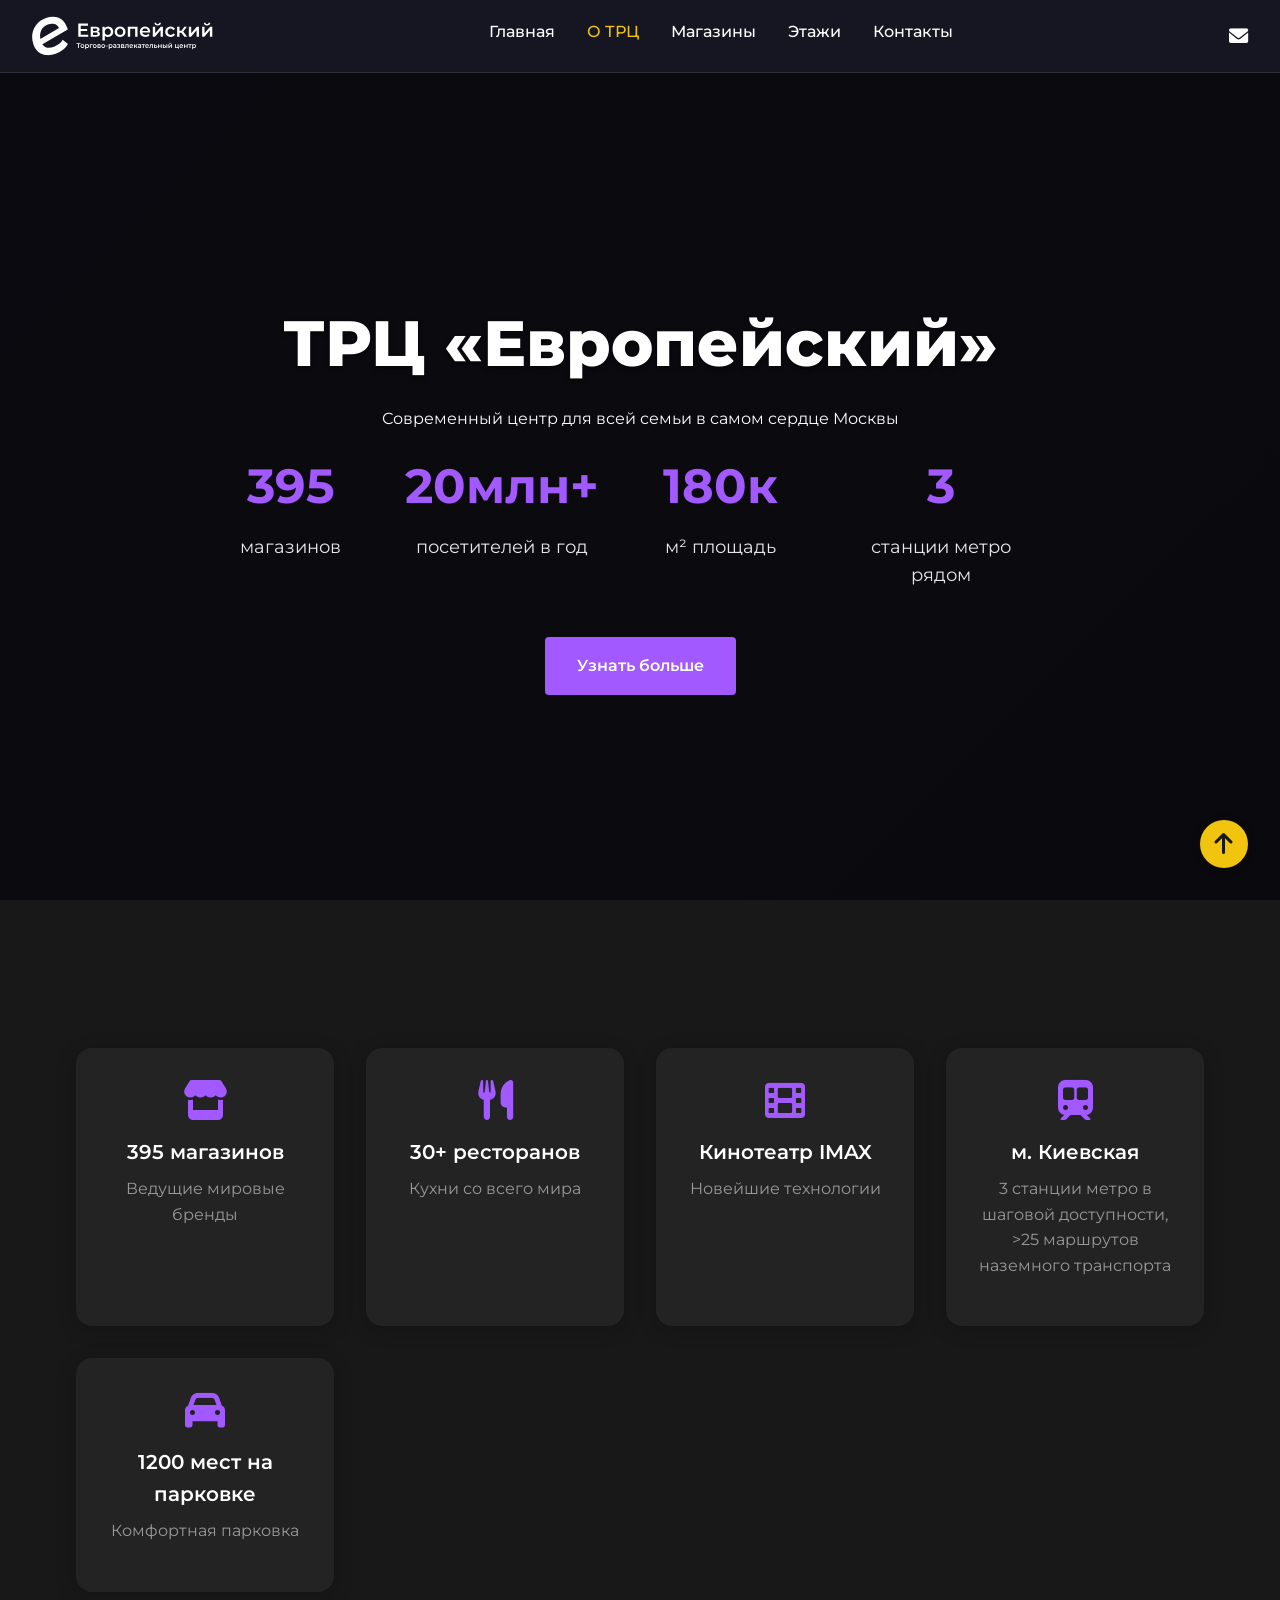
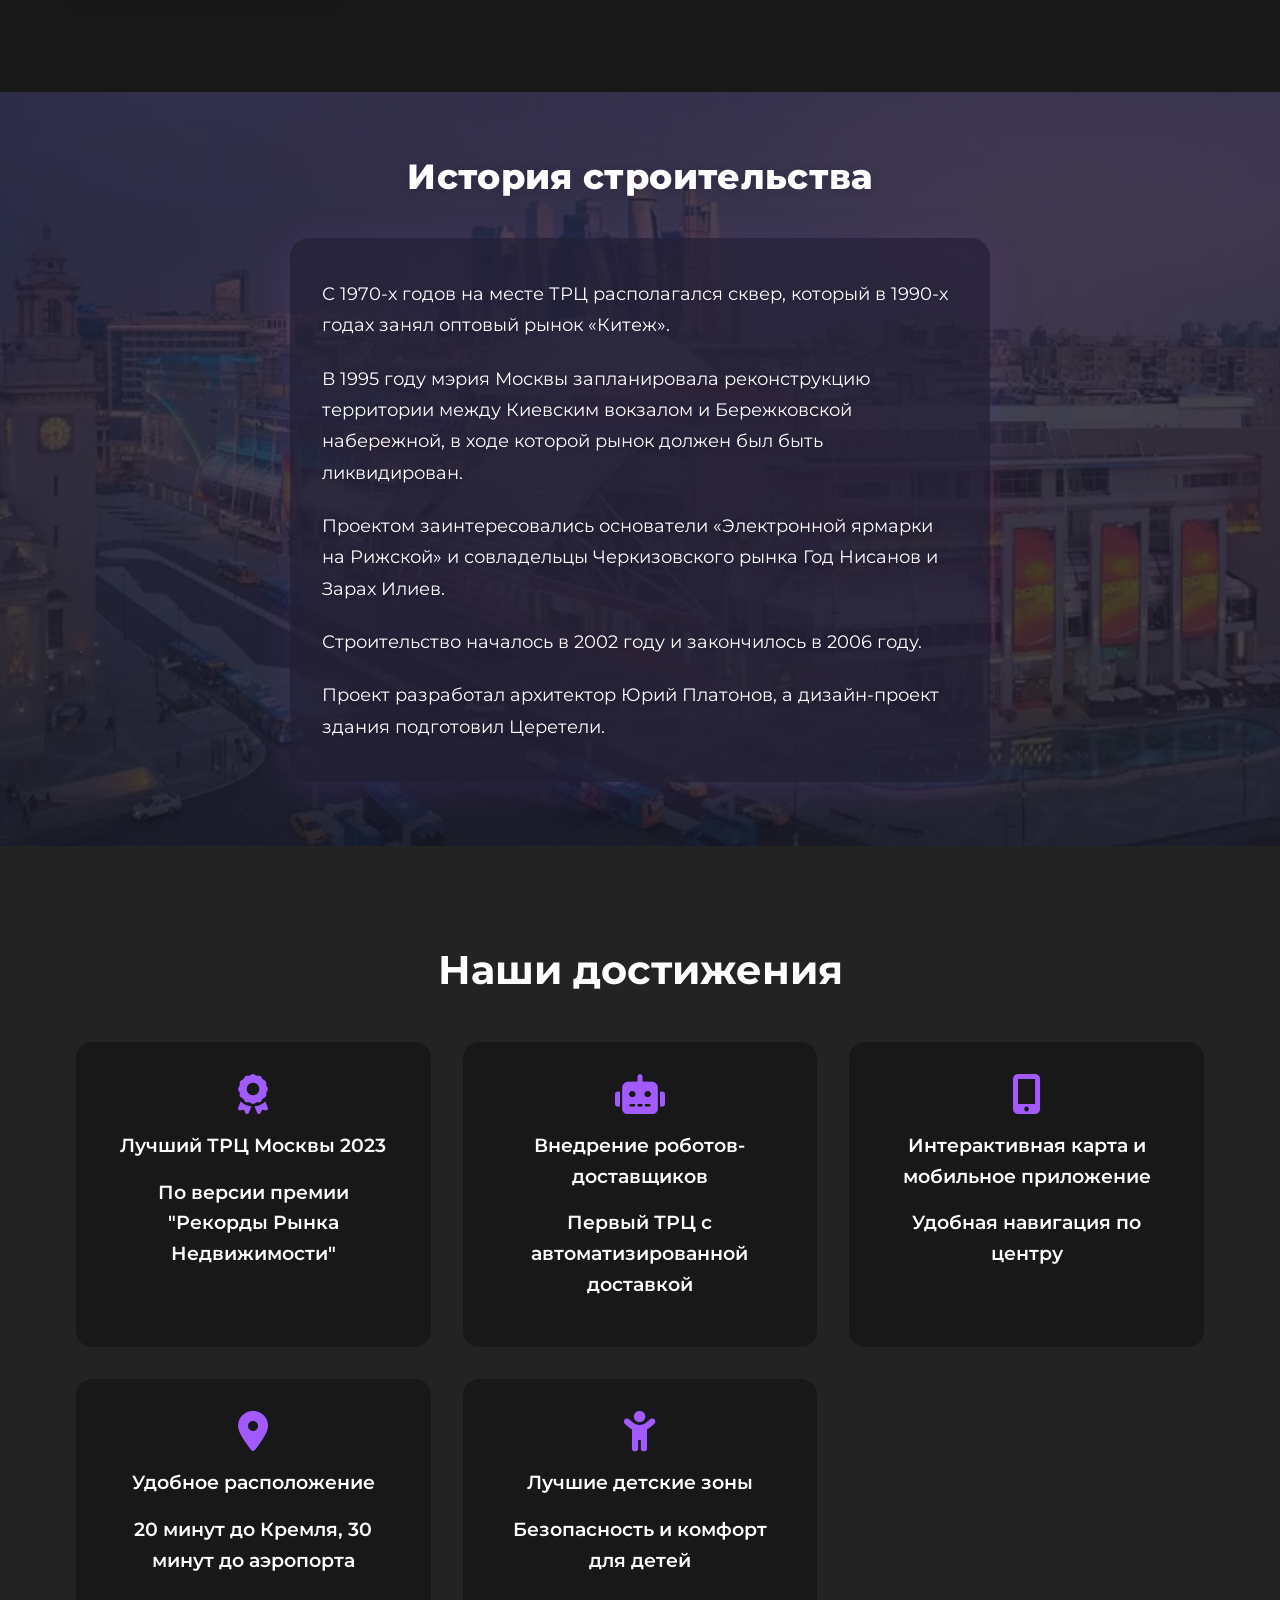
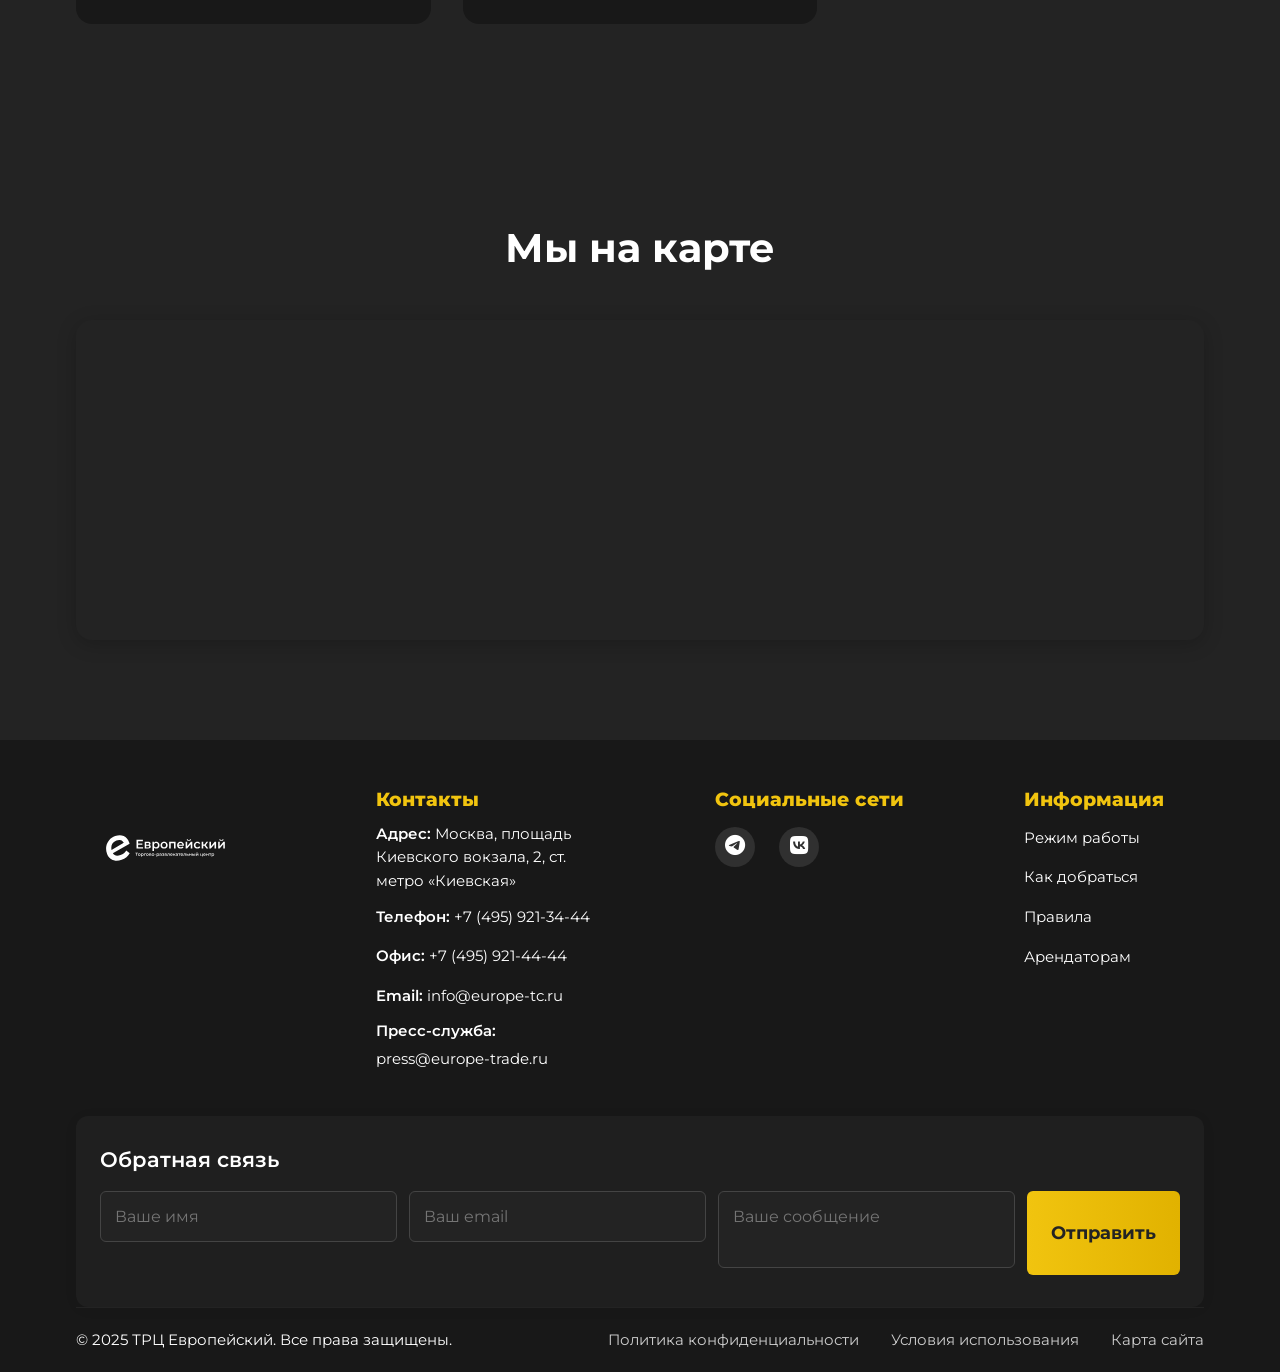
==== commit 2859536e: "fifth commit" ====
--- a/pages/about.html
+++ b/pages/about.html
@@ -37,11 +37,10 @@
 		<link rel="icon" href="../icons/E.svg" />
 	</head>
 	<body>
-		<!-- Навигация -->
 		<header class="main-header">
 			<div class="header__container">
 				<div class="header__left">
-					<a href="index.html" class="header__logo">
+					<a href="../index.html" class="header__logo">
 						<img src="../icons/logo2.svg" alt="ТРЦ Европейский" />
 					</a>
 				</div>
@@ -55,10 +54,10 @@
 						</li>
 						<li><a href="shops.html" class="header__nav-link">Магазины</a></li>
 						<li>
-							<a href="index.html#floors" class="header__nav-link">Этажи</a>
-						</li>
-						<li>
-							<a href="index.html#contacts" class="header__nav-link"
+							<a href="../index.html#floors" class="header__nav-link">Этажи</a>
+						</li>
+						<li>
+							<a href="../index.html#contacts" class="header__nav-link"
 								>Контакты</a
 							>
 						</li>
@@ -378,6 +377,31 @@
 						</ul>
 					</div>
 				</div>
+				<!-- Форма обратной связи -->
+				<div class="footer__feedback">
+					<h3 class="footer__column-title">Обратная связь</h3>
+					<form class="feedback-form" autocomplete="off">
+						<div class="feedback-form__row">
+							<input type="text" name="name" placeholder="Ваше имя" required />
+						</div>
+						<div class="feedback-form__row">
+							<input
+								type="email"
+								name="email"
+								placeholder="Ваш email"
+								required
+							/>
+						</div>
+						<div class="feedback-form__row">
+							<textarea
+								name="message"
+								placeholder="Ваше сообщение"
+								required
+							></textarea>
+						</div>
+						<button type="submit" class="btn btn-primary">Отправить</button>
+					</form>
+				</div>
 				<div class="footer__bottom">
 					<div class="footer__copyright">
 						© 2025 ТРЦ Европейский. Все права защищены.
--- a/css/main.css
+++ b/css/main.css
@@ -3682,3 +3682,76 @@
 		opacity: 1;
 	}
 }
+/* ====== Форма обратной связи в футере ====== */
+.footer__feedback {
+	background: rgba(255, 255, 255, 0.03);
+	border-radius: 12px;
+	padding: 32px 24px;
+	margin: 32px 0 0 0;
+	box-shadow: 0 2px 16px 0 rgba(0, 0, 0, 0.04);
+	max-width: 100%;
+	width: 100%;
+}
+.footer__feedback h3 {
+	margin-bottom: 18px;
+	font-size: 1.3rem;
+	color: #fff;
+	font-weight: 600;
+}
+.feedback-form {
+	display: flex;
+	gap: 12px;
+	align-items: flex-start;
+	flex-wrap: wrap;
+}
+.feedback-form__row {
+	margin-bottom: 0;
+	flex: 1 1 0;
+	min-width: 0;
+}
+.feedback-form input,
+.feedback-form textarea {
+	width: 100%;
+	padding: 12px 14px;
+	border-radius: 6px;
+	border: 1px solid #444;
+	background: #232323;
+	color: #fff;
+	font-size: 1rem;
+	transition: border 0.2s;
+	resize: none;
+}
+.feedback-form textarea {
+	min-height: 40px;
+	max-height: 80px;
+}
+.feedback-form button[type='submit'] {
+	width: auto;
+	min-width: 120px;
+	margin-top: 0;
+	padding: 12px 24px;
+	font-size: 1.1rem;
+	border-radius: 6px;
+	background: linear-gradient(90deg, #f1c40f 0%, #e1b200 100%);
+	color: #232323;
+	font-weight: 700;
+	border: none;
+	cursor: pointer;
+	transition: background 0.2s;
+	align-self: stretch;
+}
+@media (max-width: 700px) {
+	.footer__feedback {
+		max-width: 100%;
+		padding: 24px 8px;
+		margin: 24px 0 0 0;
+	}
+	.feedback-form {
+		flex-direction: column;
+		gap: 10px;
+	}
+	.feedback-form button[type='submit'] {
+		width: 100%;
+		min-width: 0;
+	}
+}
